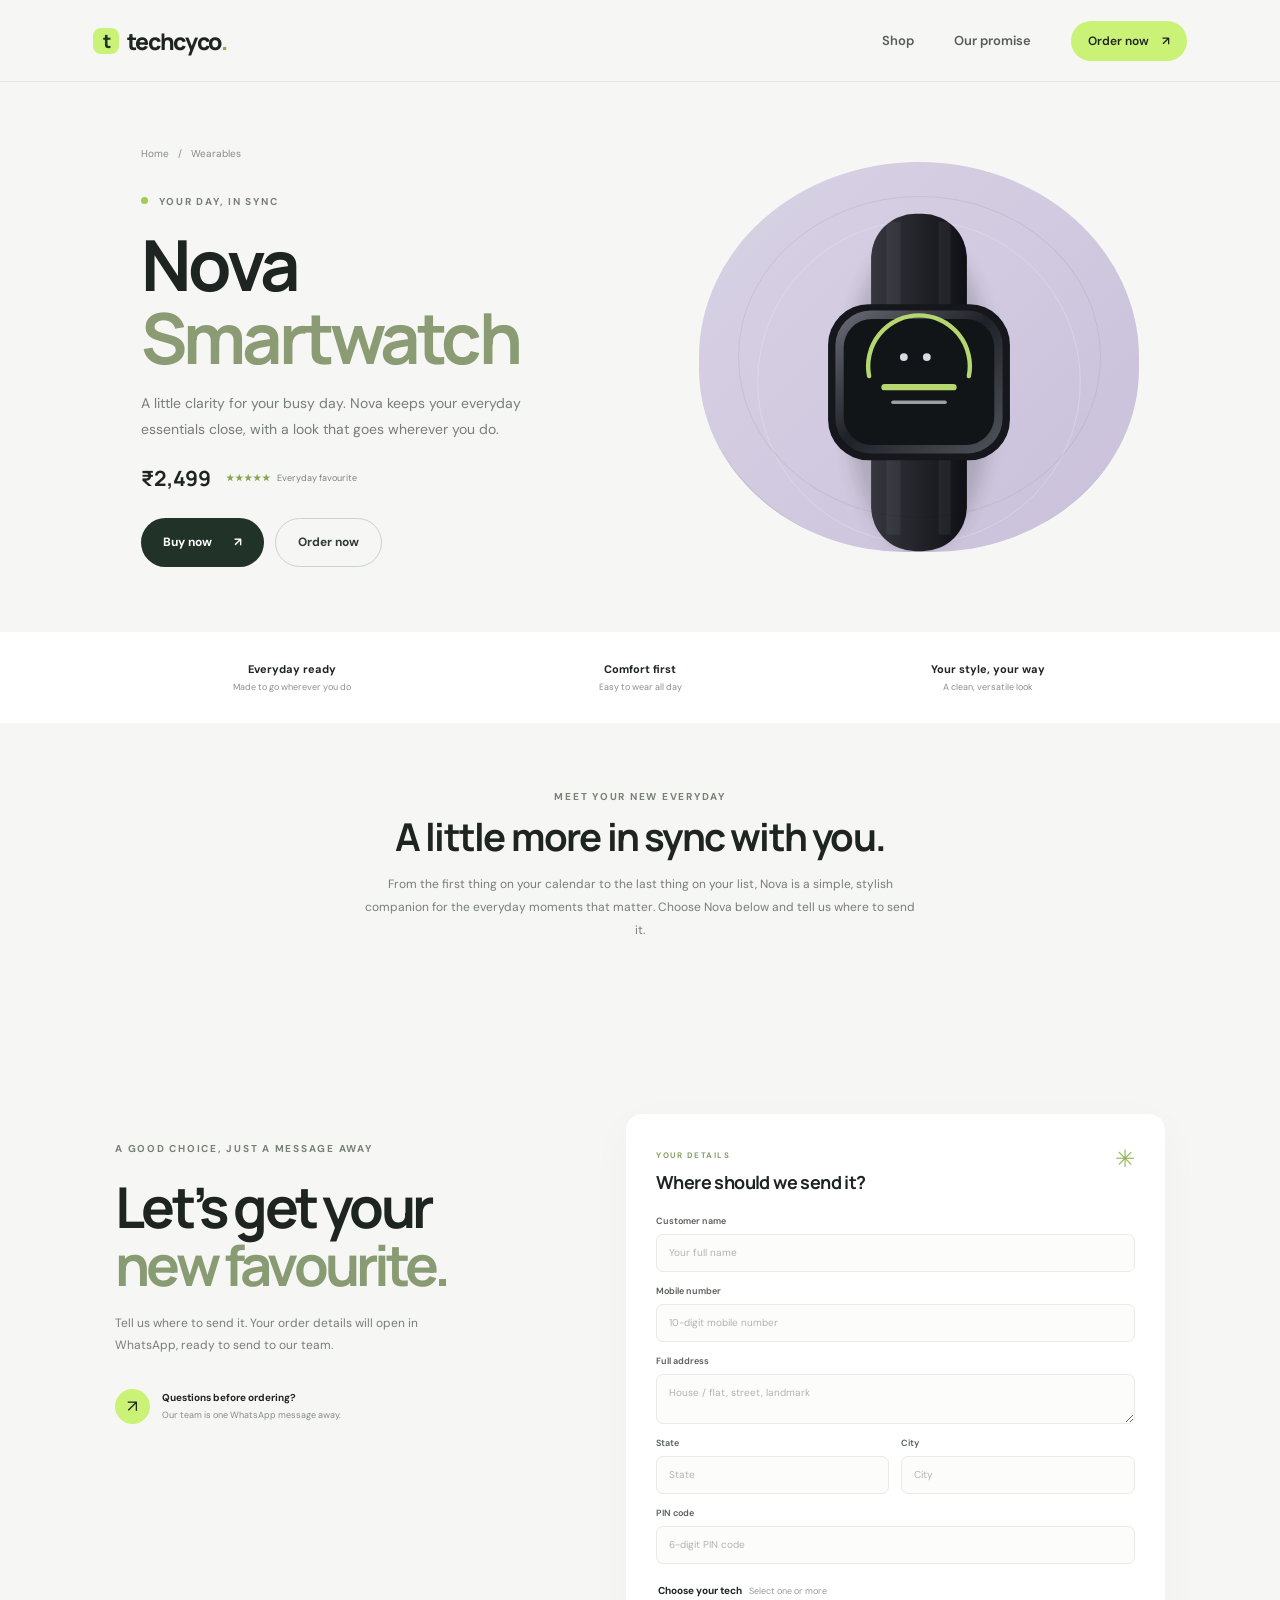
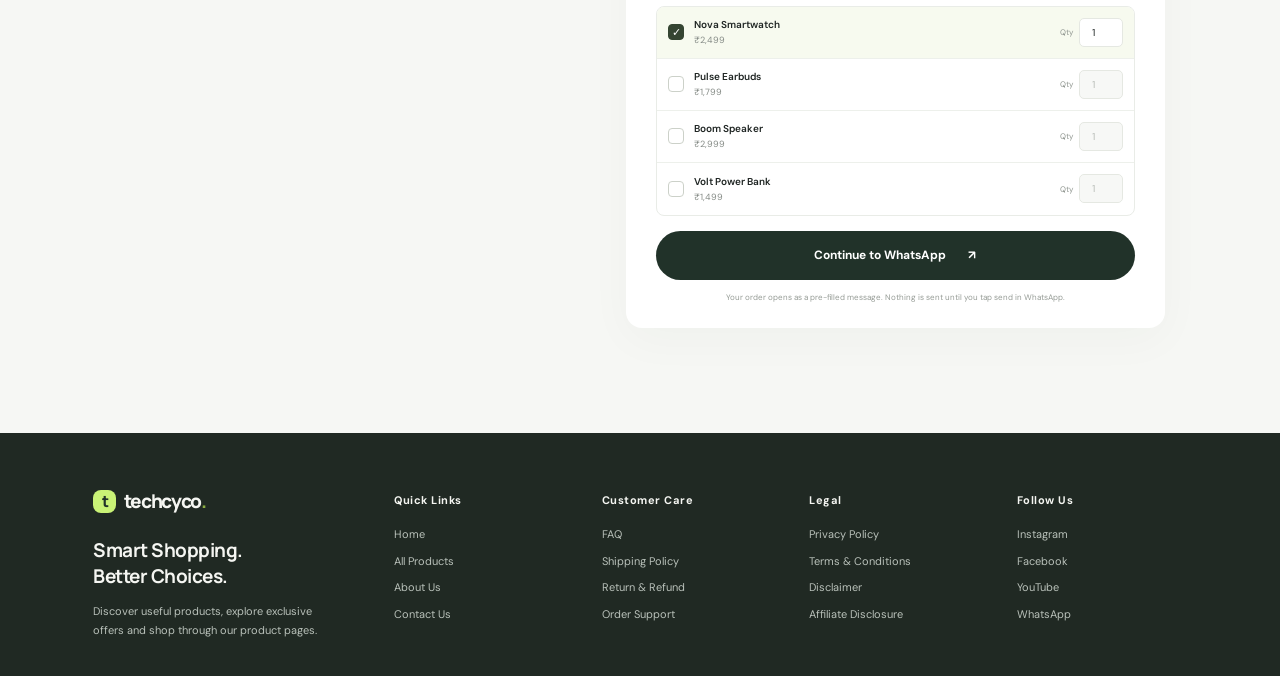
==== products/product1/index.html @ bb51aa91 "initialisation" ====
<!doctype html>
<html lang="en">
<head>
  <meta charset="utf-8"><meta name="viewport" content="width=device-width, initial-scale=1"><meta name="theme-color" content="#f6f7f4">
  <meta name="description" content="Meet the Nova Smartwatch — your day, in sync. Order from Techcyco on WhatsApp.">
  <title>Nova Smartwatch — Techcyco</title>
  <link rel="preconnect" href="https://fonts.googleapis.com"><link rel="preconnect" href="https://fonts.gstatic.com" crossorigin>
  <link href="https://fonts.googleapis.com/css2?family=DM+Sans:wght@400;500;600;700&family=Manrope:wght@400;500;600;700;800&display=swap" rel="stylesheet">
  <link rel="stylesheet" href="../../css/style.css"><link rel="stylesheet" href="style.css">
</head>
<body class="product-page" data-product="product1">
  <header class="site-header"><a class="brand" href="../../index.html" aria-label="Techcyco home"><span class="brand-mark">t</span>techcyco<span class="brand-dot">.</span></a><nav class="main-nav" aria-label="Main navigation"><a href="../../index.html#products">Shop</a><a href="../../index.html#about">Our promise</a><a class="nav-cta" href="#order">Order now <span aria-hidden="true">↗</span></a></nav></header>
  <main>
    <section class="product-hero">
      <div class="product-hero-copy"><p class="breadcrumb"><a href="../../index.html">Home</a> &nbsp; / &nbsp; Wearables</p><p class="eyebrow"><span class="eyebrow-dot"></span> YOUR DAY, IN SYNC</p><h1>Nova <span>Smartwatch</span></h1><p class="product-lede">A little clarity for your busy day. Nova keeps your everyday essentials close, with a look that goes wherever you do.</p><div class="product-meta"><strong class="product-price">₹2,499</strong><span class="product-review"><b>★★★★★</b> &nbsp; Everyday favourite</span></div><div class="product-actions"><button class="button button-dark" type="button" data-buy-product="product1">Buy now <span aria-hidden="true">↗</span></button><a class="button button-outline" href="#order">Order now</a></div></div>
      <div class="product-visual"><img src="../../images/product1.svg" alt="Nova Smartwatch in midnight black"></div>
    </section>
    <section class="product-highlights"><div class="highlight">Everyday ready<span>Made to go wherever you do</span></div><div class="highlight">Comfort first<span>Easy to wear all day</span></div><div class="highlight">Your style, your way<span>A clean, versatile look</span></div></section>
    <section class="product-details"><p class="eyebrow">MEET YOUR NEW EVERYDAY</p><h2>A little more in sync with you.</h2><p>From the first thing on your calendar to the last thing on your list, Nova is a simple, stylish companion for the everyday moments that matter. Choose Nova below and tell us where to send it.</p></section>
    <section class="order-section section-wrap" id="order"><div class="order-intro"><p class="eyebrow">A GOOD CHOICE, JUST A MESSAGE AWAY</p><h2>Let’s get your<br><span>new favourite.</span></h2><p>Tell us where to send it. Your order details will open in WhatsApp, ready to send to our team.</p><div class="order-help"><span class="help-icon">↗</span><span><strong>Questions before ordering?</strong><small>Our team is one WhatsApp message away.</small></span></div></div>
      <form class="order-form" data-order-form><div class="form-heading"><div><span class="form-step">YOUR DETAILS</span><h3>Where should we send it?</h3></div><span class="form-spark">✳</span></div>
        <div class="form-grid">
          <label class="field field-full"><span>Customer name</span><input name="customerName" type="text" autocomplete="name" placeholder="Your full name" required></label>
          <label class="field field-full"><span>Mobile number</span><input name="mobile" type="tel" inputmode="tel" autocomplete="tel" pattern="[+]?[0-9\s()-]{10,15}" placeholder="10-digit mobile number" required></label>
          <label class="field field-full"><span>Full address</span><textarea name="address" rows="2" autocomplete="street-address" placeholder="House / flat, street, landmark" required></textarea></label>
          <label class="field"><span>State</span><input name="state" type="text" autocomplete="address-level1" placeholder="State" required></label>
          <label class="field"><span>City</span><input name="city" type="text" autocomplete="address-level2" placeholder="City" required></label>
          <label class="field field-full"><span>PIN code</span><input name="pin" type="text" inputmode="numeric" autocomplete="postal-code" pattern="[0-9]{6}" maxlength="6" placeholder="6-digit PIN code" required></label>
        </div>
        <fieldset class="product-picker"><legend>Choose your tech <small>Select one or more</small></legend><div class="form-product-list">
          <label class="form-product"><input type="checkbox" name="product" value="product1"><span class="check-box" aria-hidden="true"></span><span class="form-product-name">Nova Smartwatch<small>₹2,499</small></span><span class="qty-control"><span>Qty</span><input type="number" name="qty-product1" min="1" max="99" value="1" aria-label="Quantity of Nova Smartwatch" disabled></span></label>
          <label class="form-product"><input type="checkbox" name="product" value="product2"><span class="check-box" aria-hidden="true"></span><span class="form-product-name">Pulse Earbuds<small>₹1,799</small></span><span class="qty-control"><span>Qty</span><input type="number" name="qty-product2" min="1" max="99" value="1" aria-label="Quantity of Pulse Earbuds" disabled></span></label>
          <label class="form-product"><input type="checkbox" name="product" value="product3"><span class="check-box" aria-hidden="true"></span><span class="form-product-name">Boom Speaker<small>₹2,999</small></span><span class="qty-control"><span>Qty</span><input type="number" name="qty-product3" min="1" max="99" value="1" aria-label="Quantity of Boom Speaker" disabled></span></label>
          <label class="form-product"><input type="checkbox" name="product" value="product4"><span class="check-box" aria-hidden="true"></span><span class="form-product-name">Volt Power Bank<small>₹1,499</small></span><span class="qty-control"><span>Qty</span><input type="number" name="qty-product4" min="1" max="99" value="1" aria-label="Quantity of Volt Power Bank" disabled></span></label>
        </div><p class="form-error" data-form-error role="alert" hidden></p></fieldset>
        <button class="button button-dark submit-order" type="submit">Continue to WhatsApp <span aria-hidden="true">↗</span></button><p class="form-note">Your order opens as a pre-filled message. Nothing is sent until you tap send in WhatsApp.</p>
      </form>
    </section>
  </main>
  <footer class="site-footer">
    <div class="footer-main">
      <section class="footer-about" id="about"><a class="brand" href="../../index.html" aria-label="Techcyco home"><span class="brand-mark">t</span>techcyco<span class="brand-dot">.</span></a><h2>Smart Shopping.<br>Better Choices.</h2><p>Discover useful products, explore exclusive offers and shop through our product pages.</p></section>
      <nav class="footer-column" aria-label="Quick Links"><h2>Quick Links</h2><a href="../../index.html">Home</a><a href="../../index.html#products">All Products</a><a href="../../index.html#about">About Us</a><a href="https://wa.me/918271734883" target="_blank" rel="noopener noreferrer">Contact Us</a></nav>
      <nav class="footer-column" aria-label="Customer Care"><h2>Customer Care</h2><a href="https://wa.me/918271734883?text=Hi%20Techcyco%2C%20I%20have%20a%20question%20about%20your%20FAQ." target="_blank" rel="noopener noreferrer">FAQ</a><a href="https://wa.me/918271734883?text=Hi%20Techcyco%2C%20please%20share%20your%20shipping%20policy." target="_blank" rel="noopener noreferrer">Shipping Policy</a><a href="https://wa.me/918271734883?text=Hi%20Techcyco%2C%20please%20share%20your%20return%20and%20refund%20policy." target="_blank" rel="noopener noreferrer">Return &amp; Refund</a><a href="https://wa.me/918271734883?text=Hi%20Techcyco%2C%20I%20need%20help%20with%20an%20order." target="_blank" rel="noopener noreferrer">Order Support</a></nav>
      <nav class="footer-column" aria-label="Legal"><h2>Legal</h2><a href="https://wa.me/918271734883?text=Hi%20Techcyco%2C%20please%20share%20your%20privacy%20policy." target="_blank" rel="noopener noreferrer">Privacy Policy</a><a href="https://wa.me/918271734883?text=Hi%20Techcyco%2C%20please%20share%20your%20terms%20and%20conditions." target="_blank" rel="noopener noreferrer">Terms &amp; Conditions</a><a href="https://wa.me/918271734883?text=Hi%20Techcyco%2C%20please%20share%20your%20disclaimer." target="_blank" rel="noopener noreferrer">Disclaimer</a><a href="https://wa.me/918271734883?text=Hi%20Techcyco%2C%20please%20share%20your%20affiliate%20disclosure." target="_blank" rel="noopener noreferrer">Affiliate Disclosure</a></nav>
      <nav class="footer-column" aria-label="Follow Us"><h2>Follow Us</h2><a href="https://www.instagram.com/" target="_blank" rel="noopener noreferrer">Instagram</a><a href="https://www.facebook.com/" target="_blank" rel="noopener noreferrer">Facebook</a><a href="https://www.youtube.com/" target="_blank" rel="noopener noreferrer">YouTube</a><a href="https://wa.me/918271734883" target="_blank" rel="noopener noreferrer">WhatsApp</a></nav>
    </div>
  </footer>
  <script src="script.js"></script><script src="../../js/script.js"></script>
</body>
</html>
---- css/style.css ----
:root{--ink:#1e2422;--muted:#777d79;--paper:#f6f7f4;--white:#fff;--line:#e4e7e2;--green:#c9f276;--deep-green:#213229;--font-body:"DM Sans",sans-serif;--font-display:"Manrope",sans-serif}
*{box-sizing:border-box}
html{scroll-behavior:smooth;scroll-padding-top:88px}
body{margin:0;background:var(--paper);color:var(--ink);font-family:var(--font-body);font-size:15px;-webkit-font-smoothing:antialiased}
a{color:inherit;text-decoration:none}
button,input,textarea{font:inherit}
.site-header{height:82px;padding:0 7.3%;display:flex;align-items:center;justify-content:space-between;border-bottom:1px solid rgba(30,36,34,.08);background:var(--paper);position:relative;z-index:5}
.brand{font-family:var(--font-display);font-size:23px;font-weight:800;letter-spacing:-1.3px;display:inline-flex;align-items:center}
.brand-mark{width:26px;height:26px;border-radius:8px;background:var(--green);display:inline-flex;align-items:center;justify-content:center;margin-right:8px;font-size:19px;color:var(--deep-green);letter-spacing:-1px}
.brand-dot{color:#8bad43}
.main-nav{display:flex;align-items:center;gap:40px;font-size:13px;font-weight:600}
.main-nav>a:not(.nav-cta){color:#565d59;transition:color .2s}
.main-nav>a:hover{color:#111}
.nav-cta{padding:12px 17px;border-radius:999px;background:var(--green);font-size:12px}
.nav-cta span{margin-left:10px}
.hero{min-height:580px;padding:62px 9% 62px 12.2%;display:grid;grid-template-columns:1fr .93fr;align-items:center;gap:5%;position:relative;overflow:hidden}
.hero-copy{max-width:510px;position:relative;z-index:1}
.eyebrow{font-size:10px;font-weight:700;letter-spacing:1.75px;color:#798078;margin:0 0 20px}
.eyebrow-dot{display:inline-block;width:7px;height:7px;background:#a4ca54;border-radius:50%;margin:0 7px 1px 0}
h1,h2,h3,p{margin-top:0}
.hero h1,.section-heading h2,.promise-section h2,.order-intro h2,.product-hero-copy h1{font-family:var(--font-display);letter-spacing:-3.8px;line-height:1.03;font-weight:700}
.hero h1{font-size:clamp(54px,6.1vw,82px);margin:0 0 23px}
.hero h1 span,.section-heading h2 span,.promise-section h2 span,.order-intro h2 span{color:#889b73}
.hero-description{max-width:390px;color:#777d79;line-height:1.8;font-size:14px}
.hero-actions{display:flex;align-items:center;gap:21px;margin-top:27px}
.button{height:49px;display:inline-flex;align-items:center;justify-content:center;gap:22px;border:0;border-radius:999px;padding:0 22px;font-size:12px;font-weight:700;cursor:pointer;transition:transform .2s,background .2s}
.button:hover{transform:translateY(-2px)}
.button-dark{background:var(--deep-green);color:white}
.button-dark:hover{background:#324b3a}
.hero-note{font-size:10px;color:#858b86}
.hero-proof{display:flex;align-items:center;gap:10px;margin-top:39px;font-size:10px;color:#777d79}
.proof-stars{font-size:11px;letter-spacing:2px;color:#86a845}
.hero-art{width:100%;margin:0;display:grid;gap:14px}
.hero-art img{display:block;width:100%;height:330px;object-fit:cover;border-radius:16px}
.hero-product-tag{display:flex;align-items:center;justify-content:space-between;gap:12px;padding:0 4px}
.hero-product-tag strong,.hero-product-tag small{display:block}
.hero-product-tag strong{font-size:13px}.hero-product-tag small{font-size:10px;color:var(--muted);margin-top:4px}
.hero-product-tag>a{margin-left:auto;font-size:18px}
.hero-index{position:absolute;right:3.3%;top:50%;transform:translateY(-50%);display:flex;align-items:center;gap:10px;writing-mode:vertical-rl;font-size:9px;color:#899087}
.hero-index>span:first-child{color:#303b32;font-weight:700}
.index-line{width:1px;height:43px;background:#cbd0c8}
.trust-strip{min-height:77px;border-top:1px solid var(--line);border-bottom:1px solid var(--line);display:flex;align-items:center;justify-content:center;gap:clamp(30px,8vw,130px);color:#747b74;font-size:11px}
.trust-strip span{display:flex;align-items:center;gap:9px}
.trust-strip i{font-style:normal;color:#89a54f;font-size:16px}
.section-wrap{padding-left:9%;padding-right:9%}
.products-section{padding-top:110px;padding-bottom:110px}
.section-heading{display:flex;align-items:flex-end;justify-content:space-between;margin-bottom:37px}
.section-heading .eyebrow{margin-bottom:13px}
.section-heading h2,.order-intro h2{font-size:clamp(38px,4.2vw,55px);margin:0}
.section-heading>p{max-width:260px;color:#7c827d;font-size:12px;line-height:1.8;margin:0 4% 5px 20px}
.product-grid{display:grid;grid-template-columns:repeat(4,minmax(0,1fr));gap:17px}
.product-card{padding:10px 10px 15px;border-radius:14px;background:#fff;min-width:0;transition:transform .25s,box-shadow .25s}
.product-card:hover{transform:translateY(-5px);box-shadow:0 18px 40px #202c2410}
.card-image{height:245px;border-radius:9px;display:grid;place-items:center;position:relative;overflow:hidden}
.card-lilac .card-image{background:#e7e3ef}.card-peach .card-image{background:#f2e5d9}.card-mint .card-image{background:#e1ebe4}.card-blue .card-image{background:#e1e9ed}
.card-image img{width:100%;height:100%;object-fit:cover;mix-blend-mode:multiply;transition:transform .4s}
.product-card:hover .card-image img{transform:scale(1.04)}
.card-number{position:absolute;top:13px;left:13px;z-index:1;font-size:8px;letter-spacing:1.2px;font-weight:700;color:#69736c}
.card-content{display:flex;justify-content:space-between;align-items:flex-start;gap:8px;padding:17px 5px 13px}
.card-content h3{font-family:var(--font-display);font-size:13px;letter-spacing:-.3px;margin:0 0 6px}
.card-content p{font-size:10px;color:#858b86;margin:0}
.price{font-size:11px;white-space:nowrap;margin-top:2px}
.card-bottom{margin:0 5px;padding-top:12px;border-top:1px solid #eef0ec;display:flex;align-items:center;justify-content:space-between}
.card-rating{font-size:9px;letter-spacing:1px;color:#899f5d}.card-rating small{letter-spacing:0;color:#969c96;margin-left:4px;font-size:8px}
.card-link{width:30px;height:30px;background:#f1f3ed;border-radius:50%;display:grid;place-items:center;font-size:15px;transition:background .2s}
.card-link:hover{background:var(--green)}
.promise-section{padding:82px 20px 85px;text-align:center;background:#e9ede4}
.promise-mark{width:42px;height:42px;margin:0 auto 20px;border-radius:13px;background:var(--green);display:grid;place-items:center;font-family:var(--font-display);font-size:28px;font-weight:800;color:#354332}
.promise-mark span{color:#82974d}
.promise-section .eyebrow{margin-bottom:16px}
.promise-section h2{font-size:clamp(42px,5vw,62px);margin:0}
.promise-copy{max-width:430px;margin:19px auto 23px;color:#747b74;font-size:12px;line-height:1.8}
.promise-points{display:flex;justify-content:center;gap:26px;font-size:10px;font-weight:600;color:#52634c}
.promise-points span:before{content:"✳";font-size:11px;color:#88a34d;margin-right:7px}
.order-section{padding-top:105px;padding-bottom:105px;display:grid;grid-template-columns:.75fr 1.05fr;gap:12%;align-items:start}
.order-intro{padding-top:26px}
.order-intro .eyebrow{max-width:300px;line-height:1.8}
.order-intro h2{font-size:clamp(43px,4.4vw,58px)}
.order-intro>p:not(.eyebrow){max-width:330px;font-size:12px;line-height:1.85;color:#777d79;margin-top:18px}
.order-help{display:flex;align-items:center;gap:12px;margin-top:33px}
.help-icon{width:35px;height:35px;border-radius:50%;display:grid;place-items:center;background:var(--green);font-size:17px}
.order-help strong,.order-help small{display:block}
.order-help strong{font-size:10px}.order-help small{font-size:9px;color:#858b86;margin-top:5px}
.order-form{background:#fff;border-radius:16px;padding:29px 30px 25px;box-shadow:0 12px 45px #25312608}
.form-heading{display:flex;align-items:flex-start;justify-content:space-between;margin-bottom:21px}
.form-step{font-size:8px;letter-spacing:1.5px;font-weight:700;color:#8a9d67}
.form-heading h3{font-family:var(--font-display);font-size:18px;letter-spacing:-.6px;margin:7px 0 0}
.form-spark{font-size:24px;color:#96b65c}
.form-grid{display:grid;grid-template-columns:1fr 1fr;gap:13px 12px}
.field{display:flex;flex-direction:column;gap:7px;font-size:9px;font-weight:600;color:#585f5a}
.field-full{grid-column:1/-1}
.field input,.field textarea{width:100%;border:1px solid #e8ebe6;border-radius:7px;padding:11px 12px;background:#fcfcfb;color:var(--ink);outline:none;font-size:10px;font-weight:400;resize:vertical;min-height:38px;transition:border-color .2s,box-shadow .2s}
.field input:focus,.field textarea:focus{border-color:#9bbd5e;box-shadow:0 0 0 3px #c9f27633}
.field input::placeholder,.field textarea::placeholder{color:#b0b5b0}
.product-picker{border:0;padding:0;margin:20px 0 0}
.product-picker legend{width:100%;font-size:10px;font-weight:700;margin-bottom:9px}
.product-picker legend small{font-size:9px;font-weight:400;color:#969c96;margin-left:5px}
.form-product-list{border:1px solid #e9ece7;border-radius:8px;overflow:hidden}
.form-product{display:flex;align-items:center;gap:10px;min-height:52px;padding:8px 11px;border-bottom:1px solid #edf0eb;cursor:pointer;transition:background .2s}
.form-product:last-child{border-bottom:0}
.form-product:has(input:checked){background:#f7faef}
.form-product>input{position:absolute;opacity:0;width:1px;height:1px}
.check-box{width:16px;height:16px;border:1px solid #ccd1c9;border-radius:4px;display:grid;place-items:center;flex:0 0 auto}
.form-product>input:checked+.check-box{border-color:#354532;background:#354532}
.form-product>input:checked+.check-box:after{content:"✓";font-size:11px;color:#fff;line-height:1}
.form-product>input:focus-visible+.check-box{outline:2px solid #9bbd5e;outline-offset:2px}
.form-product-name{font-size:10px;font-weight:600;flex:1}
.form-product-name small{display:block;font-size:9px;font-weight:400;color:#858b86;margin-top:3px}
.qty-control{display:flex;align-items:center;gap:6px;color:#929892;font-size:8px}
.qty-control input{width:44px;height:29px;border:1px solid #e5e8e2;border-radius:5px;background:#fff;text-align:center;font-size:10px;color:var(--ink)}
.qty-control input:disabled{background:#f7f8f6;color:#b8bdb8}
.form-error{font-size:10px;color:#b33d35;margin:9px 0 0}
.submit-order{width:100%;margin-top:15px}
.form-note{text-align:center;color:#959b95;font-size:8px;line-height:1.6;margin:11px 0 0}
.site-footer{min-height:88px;padding:20px 7.3%;border-top:1px solid var(--line);display:flex;align-items:center;justify-content:space-between;gap:15px}
.site-footer .brand{font-size:19px}.site-footer .brand-mark{width:23px;height:23px;font-size:16px}
.site-footer>span,.site-footer>a:last-child{font-size:10px;color:#808780}
.site-footer>a:last-child{font-weight:600}
.site-footer{min-height:0;padding:55px 7.3% 35px;display:block;background:#202923;color:#f5f6f2;border:0}
.footer-main{display:grid;grid-template-columns:1.55fr repeat(4,minmax(110px,1fr));gap:38px;max-width:1280px;margin:0 auto}
.footer-about .brand{color:#f5f6f2;margin-bottom:24px}
.footer-about h2{font:700 19px/1.35 var(--font-display);letter-spacing:-.5px;margin:0 0 12px}
.footer-about>p,.footer-column>a{font-size:11px;line-height:1.8}
.footer-about>p{max-width:245px;color:#b9c1ba;margin:0}
.footer-column{display:flex;flex-direction:column;align-items:flex-start;gap:7px}
.footer-column h2{font:700 11px/1.4 var(--font-body);letter-spacing:.5px;color:#f5f6f2;margin:5px 0 9px}
.footer-column>a{color:#b9c1ba;transition:color .2s}
.footer-column>a:hover{color:var(--green)}
.product-page{--accent:#e6e2ef}
.product-hero{min-height:550px;padding:60px 11%;display:grid;grid-template-columns:1fr .9fr;gap:7%;align-items:center}
.product-hero-copy{max-width:500px}
.breadcrumb{font-size:10px;color:#868d86;margin-bottom:35px}
.breadcrumb a:hover{color:#354532}
.product-hero-copy h1{font-size:clamp(48px,5.5vw,72px);margin:0 0 18px}
.product-hero-copy h1 span{display:block;color:#8b9b74}
.product-lede{font-size:14px;line-height:1.8;color:#777d79;max-width:400px}
.product-meta{display:flex;align-items:center;gap:15px;margin-top:22px}
.product-price{font-family:var(--font-display);font-size:21px;font-weight:700}
.product-review{font-size:9px;color:#7c827d}.product-review b{letter-spacing:1px;color:#8aa551}
.product-actions{display:flex;gap:11px;margin-top:26px}
.button-outline{background:transparent;border:1px solid #ccd2c9;color:#303b32}
.product-visual{height:390px;border-radius:50% 50% 47% 47%;background:var(--accent);overflow:hidden;position:relative;display:grid;place-items:center}
.product-visual:before,.product-visual:after{content:"";position:absolute;border:1px solid #29382b14;border-radius:50%;width:82%;height:82%}
.product-visual:after{width:102%;height:102%}
.product-visual img{width:100%;height:100%;object-fit:cover;mix-blend-mode:multiply;position:relative;z-index:1}
.product-highlights{padding:30px 10%;background:#fff;display:grid;grid-template-columns:repeat(3,1fr);gap:20px;text-align:center}
.highlight{font-size:11px;font-weight:700}.highlight span{display:block;margin-top:5px;font-size:9px;font-weight:400;color:#8a908a}
.product-details{padding:67px 10%;text-align:center}
.product-details .eyebrow{margin-bottom:12px}
.product-details h2{font:700 clamp(28px,3vw,39px)/1.15 var(--font-display);letter-spacing:-1.8px;margin:0 auto 14px;max-width:520px}
.product-details>p:last-child{max-width:560px;margin:0 auto;color:#777d79;font-size:12px;line-height:1.9}
@media(max-width:980px){.hero{padding-left:8%;padding-right:8%;gap:2%}.hero-art img{height:300px}.section-wrap{padding-left:6%;padding-right:6%}.card-image{height:210px}.order-section{gap:7%}.product-hero{padding-left:8%;padding-right:8%}.footer-main{grid-template-columns:1.5fr repeat(2,minmax(130px,1fr));gap:30px}.footer-about{grid-row:span 2}}
@media(max-width:700px){html{scroll-padding-top:72px}.site-header{height:68px;padding:0 5%}.brand{font-size:21px}.main-nav{gap:18px;font-size:11px}.main-nav>a:first-child,.main-nav>a:nth-child(2){display:none}.nav-cta{padding:11px 14px}.hero{padding:50px 7% 42px;grid-template-columns:1fr;gap:5px;min-height:auto}.hero-copy{max-width:600px}.hero h1{font-size:clamp(51px,12vw,70px)}.hero-description{max-width:440px;font-size:13px}.hero-proof{margin-top:24px}.hero-art{margin-top:5px}.hero-art img{height:auto;max-height:370px}.hero-index{right:2%;top:52%;font-size:8px}.trust-strip{padding:18px 6%;gap:12px;justify-content:space-between;flex-wrap:wrap;font-size:9px}.trust-strip span{gap:6px}.trust-strip span:last-child{display:none}.products-section{padding-top:73px;padding-bottom:72px}.section-heading{align-items:flex-start;gap:12px;flex-direction:column;margin-bottom:25px}.section-heading h2,.order-intro h2{font-size:43px}.section-heading>p{margin:0;max-width:310px}.product-grid{grid-template-columns:repeat(2,minmax(0,1fr));gap:11px}.product-card{padding:7px 7px 11px}.card-image{height:clamp(145px,43vw,235px)}.card-content{padding:12px 3px 10px}.card-content h3{font-size:11px}.card-content p{font-size:9px}.price{font-size:10px}.card-bottom{margin:0 3px;padding-top:9px}.card-rating{font-size:8px}.card-rating small{display:block;margin:4px 0 0;font-size:8px}.card-link{width:27px;height:27px}.promise-section{padding:66px 20px}.promise-section h2{font-size:50px}.promise-copy{font-size:11px}.promise-points{gap:13px;flex-wrap:wrap;font-size:9px}.order-section{padding-top:74px;padding-bottom:72px;grid-template-columns:1fr;gap:30px}.order-intro{padding-top:0}.order-intro>p:not(.eyebrow){max-width:420px}.order-help{margin-top:22px}.order-form{padding:22px 18px 20px}.form-grid{gap:12px 9px}.site-footer{padding:40px 6% 28px}.footer-main{grid-template-columns:repeat(2,minmax(0,1fr));gap:28px 20px}.footer-about{grid-column:1/-1;grid-row:auto}.footer-about>p{max-width:340px}.footer-column h2{margin-bottom:7px}.footer-column>a{font-size:10px}.product-hero{padding:36px 7% 45px;grid-template-columns:1fr;gap:20px}.breadcrumb{margin-bottom:23px}.product-hero-copy h1{font-size:54px}.product-visual{height:min(88vw,370px);max-width:460px;width:100%;margin:0 auto}.product-highlights{padding:23px 5%;gap:12px}.highlight{font-size:10px}.highlight span{font-size:8px}.product-details{padding:51px 7%}}
@media(max-width:390px){.main-nav{gap:10px}.nav-cta{font-size:10px}.hero-actions{gap:12px}.hero-note{font-size:9px}.form-product{gap:7px;padding:8px}.form-product-name{font-size:9px}.qty-control{gap:4px}.qty-control input{width:38px}.product-actions{gap:8px}.product-actions .button{padding:0 16px;gap:12px}}
@media(prefers-reduced-motion:reduce){*,*::before,*::after{scroll-behavior:auto!important;transition:none!important}}
---- products/product1/style.css ----
.product-page{--accent:#e7e3ef}
.product-visual{background:#e7e3ef}
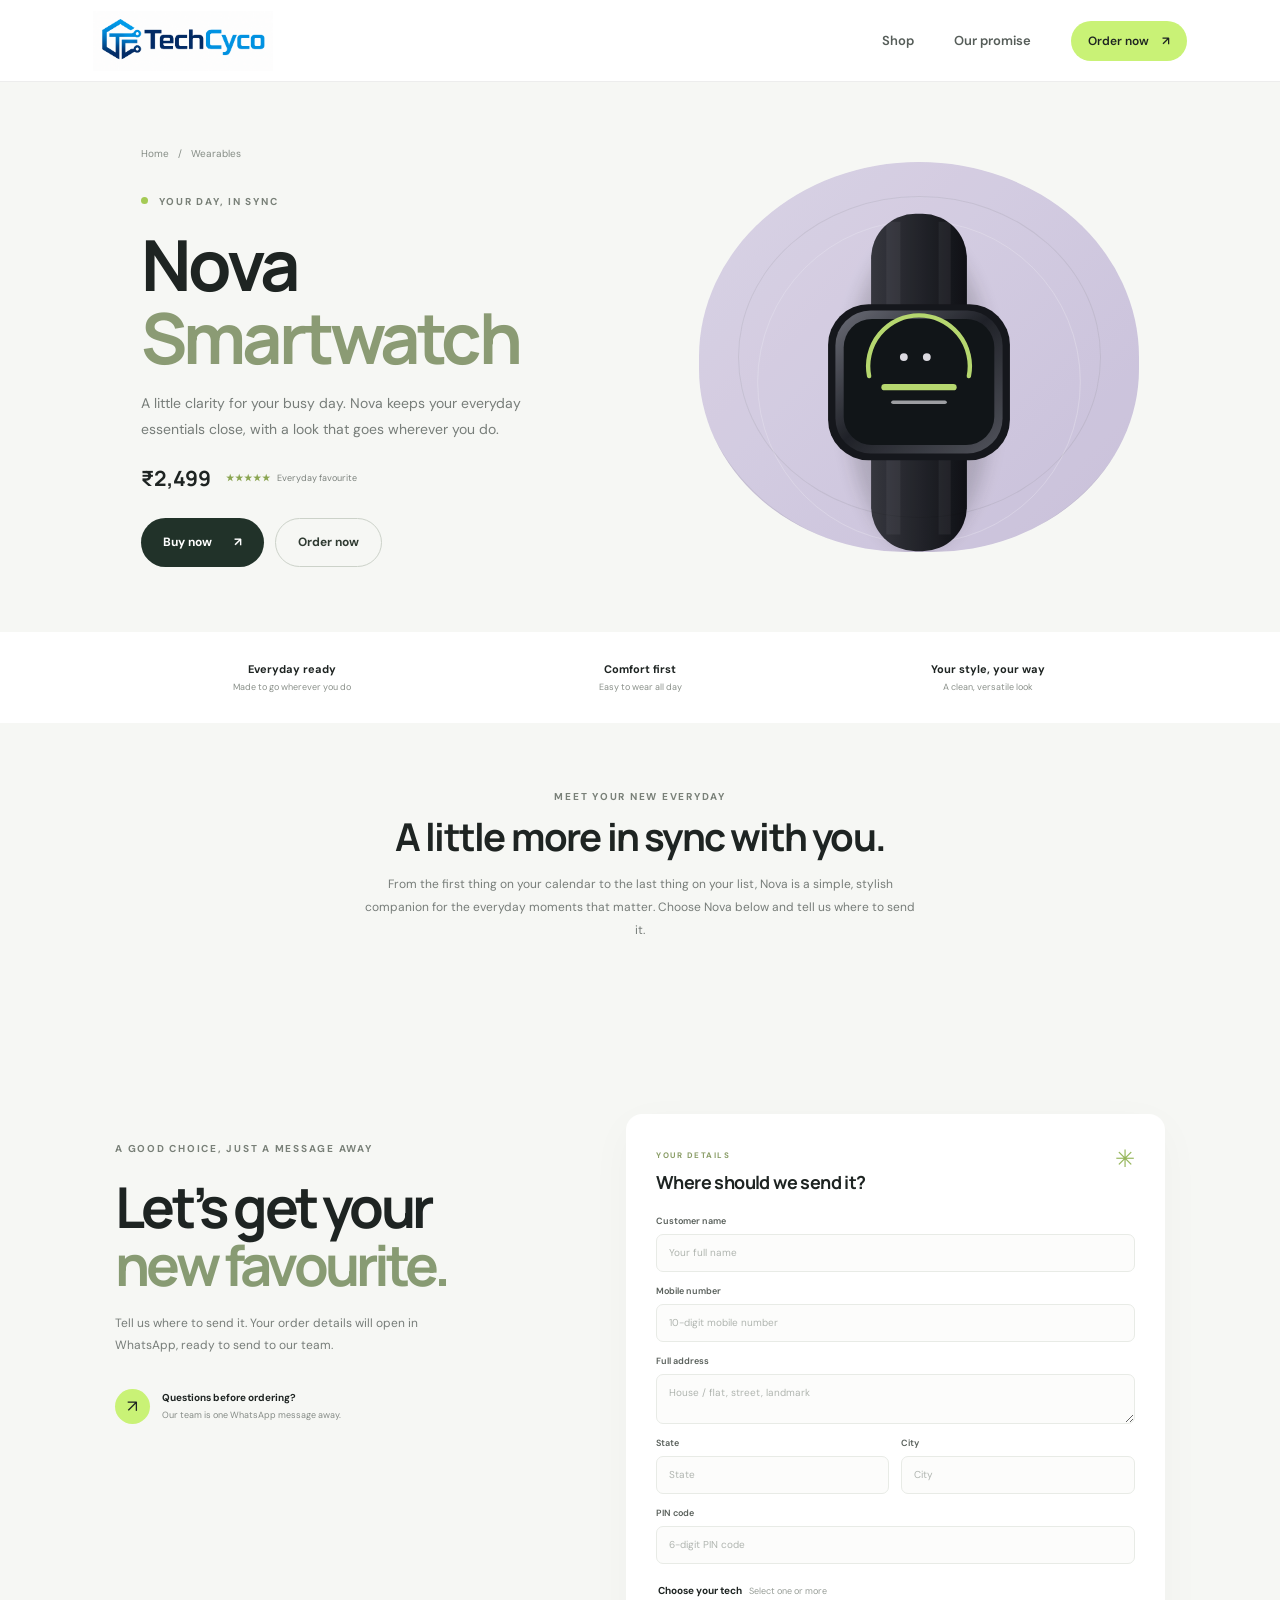
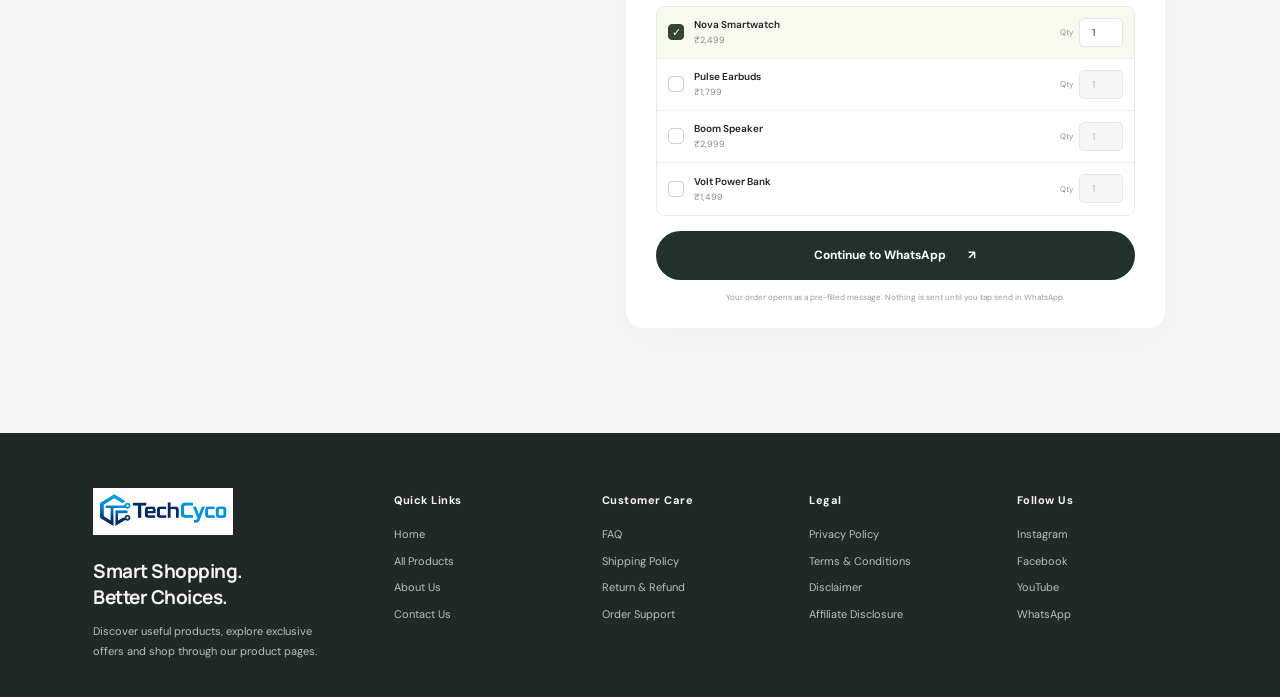
==== commit 066d35eb: "uploate affiliated ecommare images" ====
--- a/products/product1/index.html
+++ b/products/product1/index.html
@@ -4,12 +4,13 @@
   <meta charset="utf-8"><meta name="viewport" content="width=device-width, initial-scale=1"><meta name="theme-color" content="#f6f7f4">
   <meta name="description" content="Meet the Nova Smartwatch — your day, in sync. Order from Techcyco on WhatsApp.">
   <title>Nova Smartwatch — Techcyco</title>
+  <link rel="icon" type="image/jpeg" href="../../images/techcyco-favicon.jpeg">
   <link rel="preconnect" href="https://fonts.googleapis.com"><link rel="preconnect" href="https://fonts.gstatic.com" crossorigin>
   <link href="https://fonts.googleapis.com/css2?family=DM+Sans:wght@400;500;600;700&family=Manrope:wght@400;500;600;700;800&display=swap" rel="stylesheet">
   <link rel="stylesheet" href="../../css/style.css"><link rel="stylesheet" href="style.css">
 </head>
 <body class="product-page" data-product="product1">
-  <header class="site-header"><a class="brand" href="../../index.html" aria-label="Techcyco home"><span class="brand-mark">t</span>techcyco<span class="brand-dot">.</span></a><nav class="main-nav" aria-label="Main navigation"><a href="../../index.html#products">Shop</a><a href="../../index.html#about">Our promise</a><a class="nav-cta" href="#order">Order now <span aria-hidden="true">↗</span></a></nav></header>
+  <header class="site-header"><a class="brand" href="../../index.html" aria-label="Techcyco home"><img src="../../images/techcyco-logo.png" alt="TechCyco"></a><nav class="main-nav" aria-label="Main navigation"><a href="../../index.html#products">Shop</a><a href="../../index.html#about">Our promise</a><a class="nav-cta" href="#order">Order now <span aria-hidden="true">↗</span></a></nav></header>
   <main>
     <section class="product-hero">
       <div class="product-hero-copy"><p class="breadcrumb"><a href="../../index.html">Home</a> &nbsp; / &nbsp; Wearables</p><p class="eyebrow"><span class="eyebrow-dot"></span> YOUR DAY, IN SYNC</p><h1>Nova <span>Smartwatch</span></h1><p class="product-lede">A little clarity for your busy day. Nova keeps your everyday essentials close, with a look that goes wherever you do.</p><div class="product-meta"><strong class="product-price">₹2,499</strong><span class="product-review"><b>★★★★★</b> &nbsp; Everyday favourite</span></div><div class="product-actions"><button class="button button-dark" type="button" data-buy-product="product1">Buy now <span aria-hidden="true">↗</span></button><a class="button button-outline" href="#order">Order now</a></div></div>
@@ -39,7 +40,7 @@
   </main>
   <footer class="site-footer">
     <div class="footer-main">
-      <section class="footer-about" id="about"><a class="brand" href="../../index.html" aria-label="Techcyco home"><span class="brand-mark">t</span>techcyco<span class="brand-dot">.</span></a><h2>Smart Shopping.<br>Better Choices.</h2><p>Discover useful products, explore exclusive offers and shop through our product pages.</p></section>
+      <section class="footer-about" id="about"><a class="brand" href="../../index.html" aria-label="Techcyco home"><img src="../../images/techcyco-logo.png" alt="TechCyco"></a><h2>Smart Shopping.<br>Better Choices.</h2><p>Discover useful products, explore exclusive offers and shop through our product pages.</p></section>
       <nav class="footer-column" aria-label="Quick Links"><h2>Quick Links</h2><a href="../../index.html">Home</a><a href="../../index.html#products">All Products</a><a href="../../index.html#about">About Us</a><a href="https://wa.me/918271734883" target="_blank" rel="noopener noreferrer">Contact Us</a></nav>
       <nav class="footer-column" aria-label="Customer Care"><h2>Customer Care</h2><a href="https://wa.me/918271734883?text=Hi%20Techcyco%2C%20I%20have%20a%20question%20about%20your%20FAQ." target="_blank" rel="noopener noreferrer">FAQ</a><a href="https://wa.me/918271734883?text=Hi%20Techcyco%2C%20please%20share%20your%20shipping%20policy." target="_blank" rel="noopener noreferrer">Shipping Policy</a><a href="https://wa.me/918271734883?text=Hi%20Techcyco%2C%20please%20share%20your%20return%20and%20refund%20policy." target="_blank" rel="noopener noreferrer">Return &amp; Refund</a><a href="https://wa.me/918271734883?text=Hi%20Techcyco%2C%20I%20need%20help%20with%20an%20order." target="_blank" rel="noopener noreferrer">Order Support</a></nav>
       <nav class="footer-column" aria-label="Legal"><h2>Legal</h2><a href="https://wa.me/918271734883?text=Hi%20Techcyco%2C%20please%20share%20your%20privacy%20policy." target="_blank" rel="noopener noreferrer">Privacy Policy</a><a href="https://wa.me/918271734883?text=Hi%20Techcyco%2C%20please%20share%20your%20terms%20and%20conditions." target="_blank" rel="noopener noreferrer">Terms &amp; Conditions</a><a href="https://wa.me/918271734883?text=Hi%20Techcyco%2C%20please%20share%20your%20disclaimer." target="_blank" rel="noopener noreferrer">Disclaimer</a><a href="https://wa.me/918271734883?text=Hi%20Techcyco%2C%20please%20share%20your%20affiliate%20disclosure." target="_blank" rel="noopener noreferrer">Affiliate Disclosure</a></nav>
--- a/css/style.css
+++ b/css/style.css
@@ -4,7 +4,8 @@
 body{margin:0;background:var(--paper);color:var(--ink);font-family:var(--font-body);font-size:15px;-webkit-font-smoothing:antialiased}
 a{color:inherit;text-decoration:none}
 button,input,textarea{font:inherit}
-.site-header{height:82px;padding:0 7.3%;display:flex;align-items:center;justify-content:space-between;border-bottom:1px solid rgba(30,36,34,.08);background:var(--paper);position:relative;z-index:5}
+.site-header{height:82px;padding:0 7.3%;display:flex;align-items:center;justify-content:space-between;border-bottom:1px solid rgba(30,36,34,.08);background:#fff;position:relative;z-index:5}
+.site-header .brand img{display:block;width:180px;height:auto}
 .brand{font-family:var(--font-display);font-size:23px;font-weight:800;letter-spacing:-1.3px;display:inline-flex;align-items:center}
 .brand-mark{width:26px;height:26px;border-radius:8px;background:var(--green);display:inline-flex;align-items:center;justify-content:center;margin-right:8px;font-size:19px;color:var(--deep-green);letter-spacing:-1px}
 .brand-dot{color:#8bad43}
@@ -112,6 +113,13 @@
 .form-error{font-size:10px;color:#b33d35;margin:9px 0 0}
 .submit-order{width:100%;margin-top:15px}
 .form-note{text-align:center;color:#959b95;font-size:8px;line-height:1.6;margin:11px 0 0}
+.affiliate-strip{padding:23px 0 18px;background:#fff;border-top:1px solid var(--line);overflow:hidden}
+.affiliate-strip>p{text-align:center;font-size:11px;font-weight:600;color:#777d79;margin:0 0 10px}
+.affiliate-marquee{width:100%;height:58px;overflow:hidden}
+.affiliate-track{display:flex;width:200%;height:100%;animation:affiliate-scroll 28s linear infinite}
+.affiliate-logo-group{display:flex;flex:0 0 50%;align-items:center;justify-content:space-around;gap:clamp(10px,4vw,52px);padding:0 26px;white-space:nowrap}
+.affiliate-logo-group img{display:block;flex:0 1 120px;width:120px;min-width:0;height:42px;object-fit:contain}
+@keyframes affiliate-scroll{to{transform:translateX(-50%)}}
 .site-footer{min-height:88px;padding:20px 7.3%;border-top:1px solid var(--line);display:flex;align-items:center;justify-content:space-between;gap:15px}
 .site-footer .brand{font-size:19px}.site-footer .brand-mark{width:23px;height:23px;font-size:16px}
 .site-footer>span,.site-footer>a:last-child{font-size:10px;color:#808780}
@@ -119,6 +127,7 @@
 .site-footer{min-height:0;padding:55px 7.3% 35px;display:block;background:#202923;color:#f5f6f2;border:0}
 .footer-main{display:grid;grid-template-columns:1.55fr repeat(4,minmax(110px,1fr));gap:38px;max-width:1280px;margin:0 auto}
 .footer-about .brand{color:#f5f6f2;margin-bottom:24px}
+.footer-about .brand img{display:block;width:140px;height:auto}
 .footer-about h2{font:700 19px/1.35 var(--font-display);letter-spacing:-.5px;margin:0 0 12px}
 .footer-about>p,.footer-column>a{font-size:11px;line-height:1.8}
 .footer-about>p{max-width:245px;color:#b9c1ba;margin:0}
@@ -150,6 +159,6 @@
 .product-details h2{font:700 clamp(28px,3vw,39px)/1.15 var(--font-display);letter-spacing:-1.8px;margin:0 auto 14px;max-width:520px}
 .product-details>p:last-child{max-width:560px;margin:0 auto;color:#777d79;font-size:12px;line-height:1.9}
 @media(max-width:980px){.hero{padding-left:8%;padding-right:8%;gap:2%}.hero-art img{height:300px}.section-wrap{padding-left:6%;padding-right:6%}.card-image{height:210px}.order-section{gap:7%}.product-hero{padding-left:8%;padding-right:8%}.footer-main{grid-template-columns:1.5fr repeat(2,minmax(130px,1fr));gap:30px}.footer-about{grid-row:span 2}}
-@media(max-width:700px){html{scroll-padding-top:72px}.site-header{height:68px;padding:0 5%}.brand{font-size:21px}.main-nav{gap:18px;font-size:11px}.main-nav>a:first-child,.main-nav>a:nth-child(2){display:none}.nav-cta{padding:11px 14px}.hero{padding:50px 7% 42px;grid-template-columns:1fr;gap:5px;min-height:auto}.hero-copy{max-width:600px}.hero h1{font-size:clamp(51px,12vw,70px)}.hero-description{max-width:440px;font-size:13px}.hero-proof{margin-top:24px}.hero-art{margin-top:5px}.hero-art img{height:auto;max-height:370px}.hero-index{right:2%;top:52%;font-size:8px}.trust-strip{padding:18px 6%;gap:12px;justify-content:space-between;flex-wrap:wrap;font-size:9px}.trust-strip span{gap:6px}.trust-strip span:last-child{display:none}.products-section{padding-top:73px;padding-bottom:72px}.section-heading{align-items:flex-start;gap:12px;flex-direction:column;margin-bottom:25px}.section-heading h2,.order-intro h2{font-size:43px}.section-heading>p{margin:0;max-width:310px}.product-grid{grid-template-columns:repeat(2,minmax(0,1fr));gap:11px}.product-card{padding:7px 7px 11px}.card-image{height:clamp(145px,43vw,235px)}.card-content{padding:12px 3px 10px}.card-content h3{font-size:11px}.card-content p{font-size:9px}.price{font-size:10px}.card-bottom{margin:0 3px;padding-top:9px}.card-rating{font-size:8px}.card-rating small{display:block;margin:4px 0 0;font-size:8px}.card-link{width:27px;height:27px}.promise-section{padding:66px 20px}.promise-section h2{font-size:50px}.promise-copy{font-size:11px}.promise-points{gap:13px;flex-wrap:wrap;font-size:9px}.order-section{padding-top:74px;padding-bottom:72px;grid-template-columns:1fr;gap:30px}.order-intro{padding-top:0}.order-intro>p:not(.eyebrow){max-width:420px}.order-help{margin-top:22px}.order-form{padding:22px 18px 20px}.form-grid{gap:12px 9px}.site-footer{padding:40px 6% 28px}.footer-main{grid-template-columns:repeat(2,minmax(0,1fr));gap:28px 20px}.footer-about{grid-column:1/-1;grid-row:auto}.footer-about>p{max-width:340px}.footer-column h2{margin-bottom:7px}.footer-column>a{font-size:10px}.product-hero{padding:36px 7% 45px;grid-template-columns:1fr;gap:20px}.breadcrumb{margin-bottom:23px}.product-hero-copy h1{font-size:54px}.product-visual{height:min(88vw,370px);max-width:460px;width:100%;margin:0 auto}.product-highlights{padding:23px 5%;gap:12px}.highlight{font-size:10px}.highlight span{font-size:8px}.product-details{padding:51px 7%}}
-@media(max-width:390px){.main-nav{gap:10px}.nav-cta{font-size:10px}.hero-actions{gap:12px}.hero-note{font-size:9px}.form-product{gap:7px;padding:8px}.form-product-name{font-size:9px}.qty-control{gap:4px}.qty-control input{width:38px}.product-actions{gap:8px}.product-actions .button{padding:0 16px;gap:12px}}
-@media(prefers-reduced-motion:reduce){*,*::before,*::after{scroll-behavior:auto!important;transition:none!important}}
+@media(max-width:700px){html{scroll-padding-top:72px}.site-header{height:68px;padding:0 5%}.site-header .brand img{width:160px}.brand{font-size:21px}.main-nav{gap:18px;font-size:11px}.main-nav>a:first-child,.main-nav>a:nth-child(2){display:none}.nav-cta{padding:11px 14px}.hero{padding:50px 7% 42px;grid-template-columns:1fr;gap:5px;min-height:auto}.hero-copy{max-width:600px}.hero h1{font-size:clamp(51px,12vw,70px)}.hero-description{max-width:440px;font-size:13px}.hero-proof{margin-top:24px}.hero-art{margin-top:5px}.hero-art img{height:auto;max-height:370px}.hero-index{right:2%;top:52%;font-size:8px}.trust-strip{padding:18px 6%;gap:12px;justify-content:space-between;flex-wrap:wrap;font-size:9px}.trust-strip span{gap:6px}.trust-strip span:last-child{display:none}.products-section{padding-top:73px;padding-bottom:72px}.section-heading{align-items:flex-start;gap:12px;flex-direction:column;margin-bottom:25px}.section-heading h2,.order-intro h2{font-size:43px}.section-heading>p{margin:0;max-width:310px}.product-grid{grid-template-columns:repeat(2,minmax(0,1fr));gap:11px}.product-card{padding:7px 7px 11px}.card-image{height:clamp(145px,43vw,235px)}.card-content{padding:12px 3px 10px}.card-content h3{font-size:11px}.card-content p{font-size:9px}.price{font-size:10px}.card-bottom{margin:0 3px;padding-top:9px}.card-rating{font-size:8px}.card-rating small{display:block;margin:4px 0 0;font-size:8px}.card-link{width:27px;height:27px}.promise-section{padding:66px 20px}.promise-section h2{font-size:50px}.promise-copy{font-size:11px}.promise-points{gap:13px;flex-wrap:wrap;font-size:9px}.order-section{padding-top:74px;padding-bottom:72px;grid-template-columns:1fr;gap:30px}.order-intro{padding-top:0}.order-intro>p:not(.eyebrow){max-width:420px}.order-help{margin-top:22px}.order-form{padding:22px 18px 20px}.form-grid{gap:12px 9px}.site-footer{padding:40px 6% 28px}.footer-main{grid-template-columns:repeat(2,minmax(0,1fr));gap:28px 20px}.footer-about{grid-column:1/-1;grid-row:auto}.footer-about>p{max-width:340px}.footer-column h2{margin-bottom:7px}.footer-column>a{font-size:10px}.product-hero{padding:36px 7% 45px;grid-template-columns:1fr;gap:20px}.breadcrumb{margin-bottom:23px}.product-hero-copy h1{font-size:54px}.product-visual{height:min(88vw,370px);max-width:460px;width:100%;margin:0 auto}.product-highlights{padding:23px 5%;gap:12px}.highlight{font-size:10px}.highlight span{font-size:8px}.product-details{padding:51px 7%}}
+@media(max-width:390px){.site-header .brand img{width:145px}.main-nav{gap:10px}.nav-cta{font-size:10px}.hero-actions{gap:12px}.hero-note{font-size:9px}.form-product{gap:7px;padding:8px}.form-product-name{font-size:9px}.qty-control{gap:4px}.qty-control input{width:38px}.product-actions{gap:8px}.product-actions .button{padding:0 16px;gap:12px}}
+@media(prefers-reduced-motion:reduce){*,*::before,*::after{scroll-behavior:auto!important;transition:none!important}.affiliate-track{animation:none}}
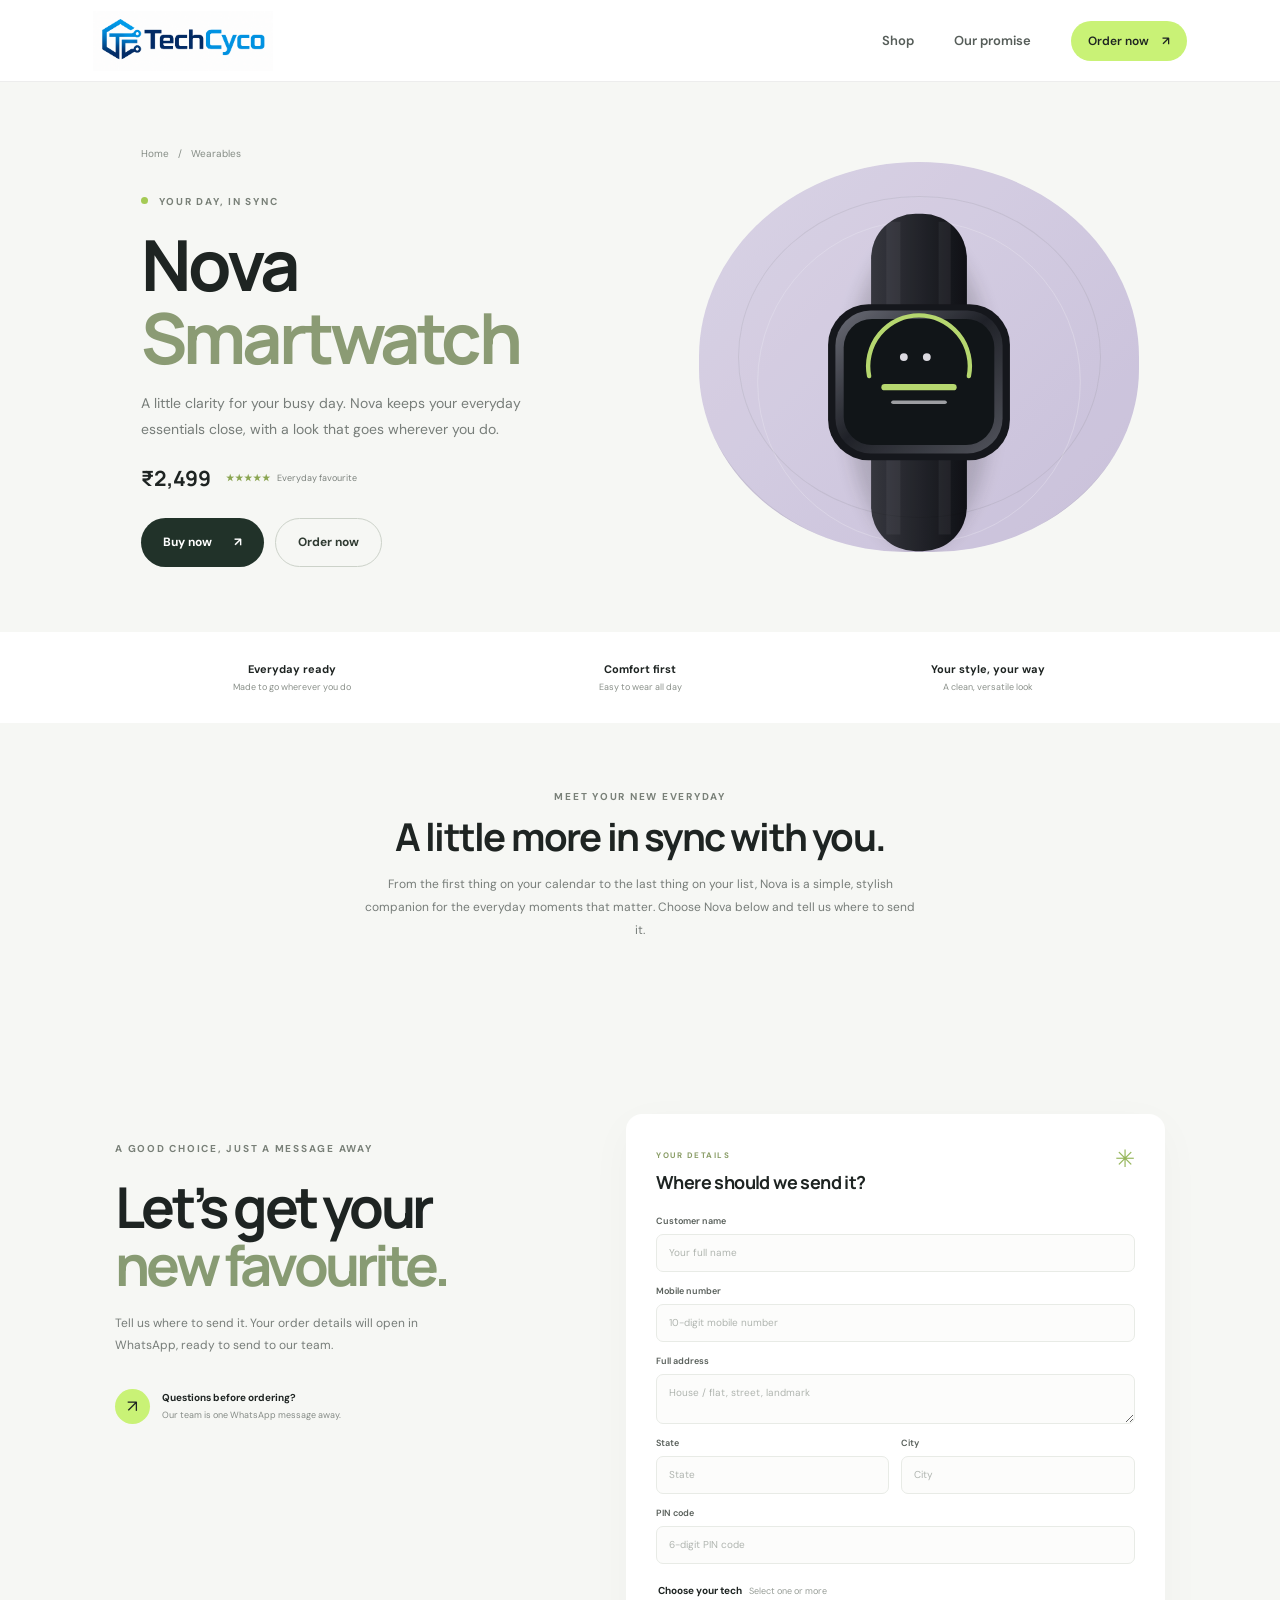
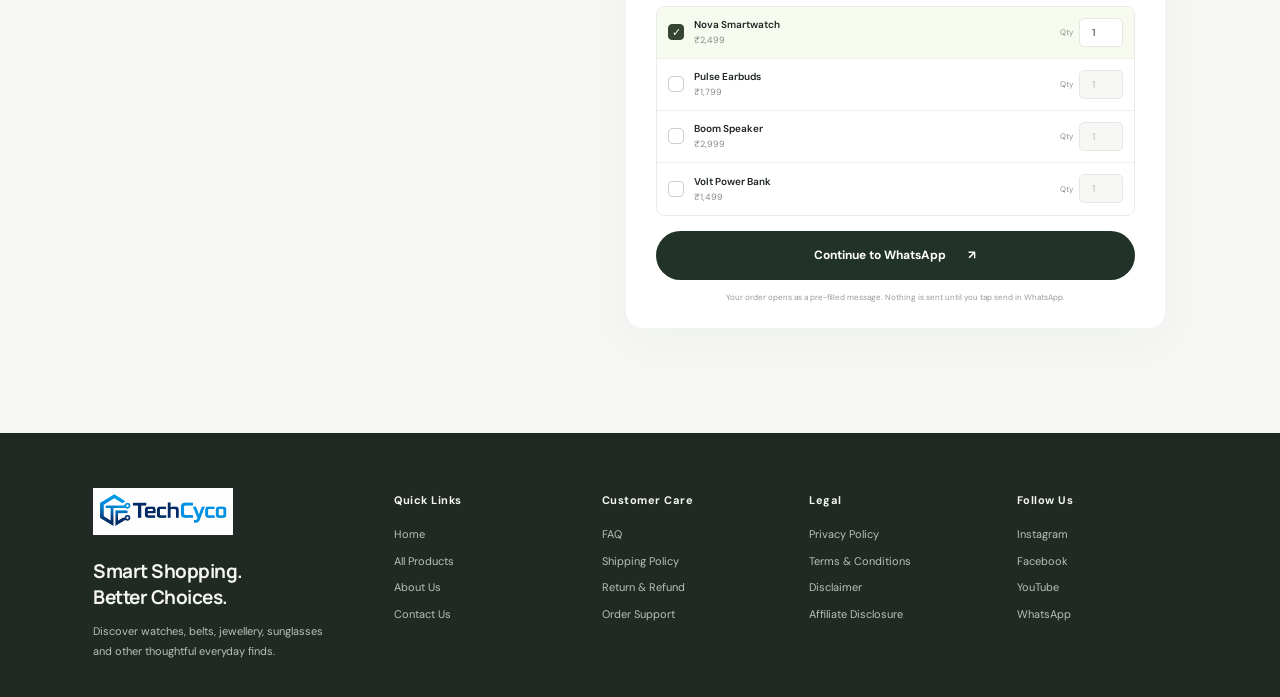
==== commit bc2d6acc: "update footer" ====
--- a/products/product1/index.html
+++ b/products/product1/index.html
@@ -40,10 +40,10 @@
   </main>
   <footer class="site-footer">
     <div class="footer-main">
-      <section class="footer-about" id="about"><a class="brand" href="../../index.html" aria-label="Techcyco home"><img src="../../images/techcyco-logo.png" alt="TechCyco"></a><h2>Smart Shopping.<br>Better Choices.</h2><p>Discover useful products, explore exclusive offers and shop through our product pages.</p></section>
-      <nav class="footer-column" aria-label="Quick Links"><h2>Quick Links</h2><a href="../../index.html">Home</a><a href="../../index.html#products">All Products</a><a href="../../index.html#about">About Us</a><a href="https://wa.me/918271734883" target="_blank" rel="noopener noreferrer">Contact Us</a></nav>
-      <nav class="footer-column" aria-label="Customer Care"><h2>Customer Care</h2><a href="https://wa.me/918271734883?text=Hi%20Techcyco%2C%20I%20have%20a%20question%20about%20your%20FAQ." target="_blank" rel="noopener noreferrer">FAQ</a><a href="https://wa.me/918271734883?text=Hi%20Techcyco%2C%20please%20share%20your%20shipping%20policy." target="_blank" rel="noopener noreferrer">Shipping Policy</a><a href="https://wa.me/918271734883?text=Hi%20Techcyco%2C%20please%20share%20your%20return%20and%20refund%20policy." target="_blank" rel="noopener noreferrer">Return &amp; Refund</a><a href="https://wa.me/918271734883?text=Hi%20Techcyco%2C%20I%20need%20help%20with%20an%20order." target="_blank" rel="noopener noreferrer">Order Support</a></nav>
-      <nav class="footer-column" aria-label="Legal"><h2>Legal</h2><a href="https://wa.me/918271734883?text=Hi%20Techcyco%2C%20please%20share%20your%20privacy%20policy." target="_blank" rel="noopener noreferrer">Privacy Policy</a><a href="https://wa.me/918271734883?text=Hi%20Techcyco%2C%20please%20share%20your%20terms%20and%20conditions." target="_blank" rel="noopener noreferrer">Terms &amp; Conditions</a><a href="https://wa.me/918271734883?text=Hi%20Techcyco%2C%20please%20share%20your%20disclaimer." target="_blank" rel="noopener noreferrer">Disclaimer</a><a href="https://wa.me/918271734883?text=Hi%20Techcyco%2C%20please%20share%20your%20affiliate%20disclosure." target="_blank" rel="noopener noreferrer">Affiliate Disclosure</a></nav>
+      <section class="footer-about" id="about"><a class="brand" href="../../index.html" aria-label="Techcyco home"><img src="../../images/techcyco-logo.png" alt="TechCyco"></a><h2>Smart Shopping.<br>Better Choices.</h2><p>Discover watches, belts, jewellery, sunglasses and other thoughtful everyday finds.</p></section>
+      <nav class="footer-column" aria-label="Quick Links"><h2>Quick Links</h2><a href="../../index.html">Home</a><a href="../../index.html#products">All Products</a><a href="../../pages/about-us/index.html">About Us</a><a href="../../pages/contact-us/index.html">Contact Us</a></nav>
+      <nav class="footer-column" aria-label="Customer Care"><h2>Customer Care</h2><a href="../../pages/faq/index.html">FAQ</a><a href="../../pages/shipping-policy/index.html">Shipping Policy</a><a href="../../pages/return-refund/index.html">Return &amp; Refund</a><a href="../../pages/order-support/index.html">Order Support</a></nav>
+      <nav class="footer-column" aria-label="Legal"><h2>Legal</h2><a href="../../pages/privacy-policy/index.html">Privacy Policy</a><a href="../../pages/terms-and-conditions/index.html">Terms &amp; Conditions</a><a href="../../pages/disclaimer/index.html">Disclaimer</a><a href="../../pages/affiliate-disclosure/index.html">Affiliate Disclosure</a></nav>
       <nav class="footer-column" aria-label="Follow Us"><h2>Follow Us</h2><a href="https://www.instagram.com/" target="_blank" rel="noopener noreferrer">Instagram</a><a href="https://www.facebook.com/" target="_blank" rel="noopener noreferrer">Facebook</a><a href="https://www.youtube.com/" target="_blank" rel="noopener noreferrer">YouTube</a><a href="https://wa.me/918271734883" target="_blank" rel="noopener noreferrer">WhatsApp</a></nav>
     </div>
   </footer>
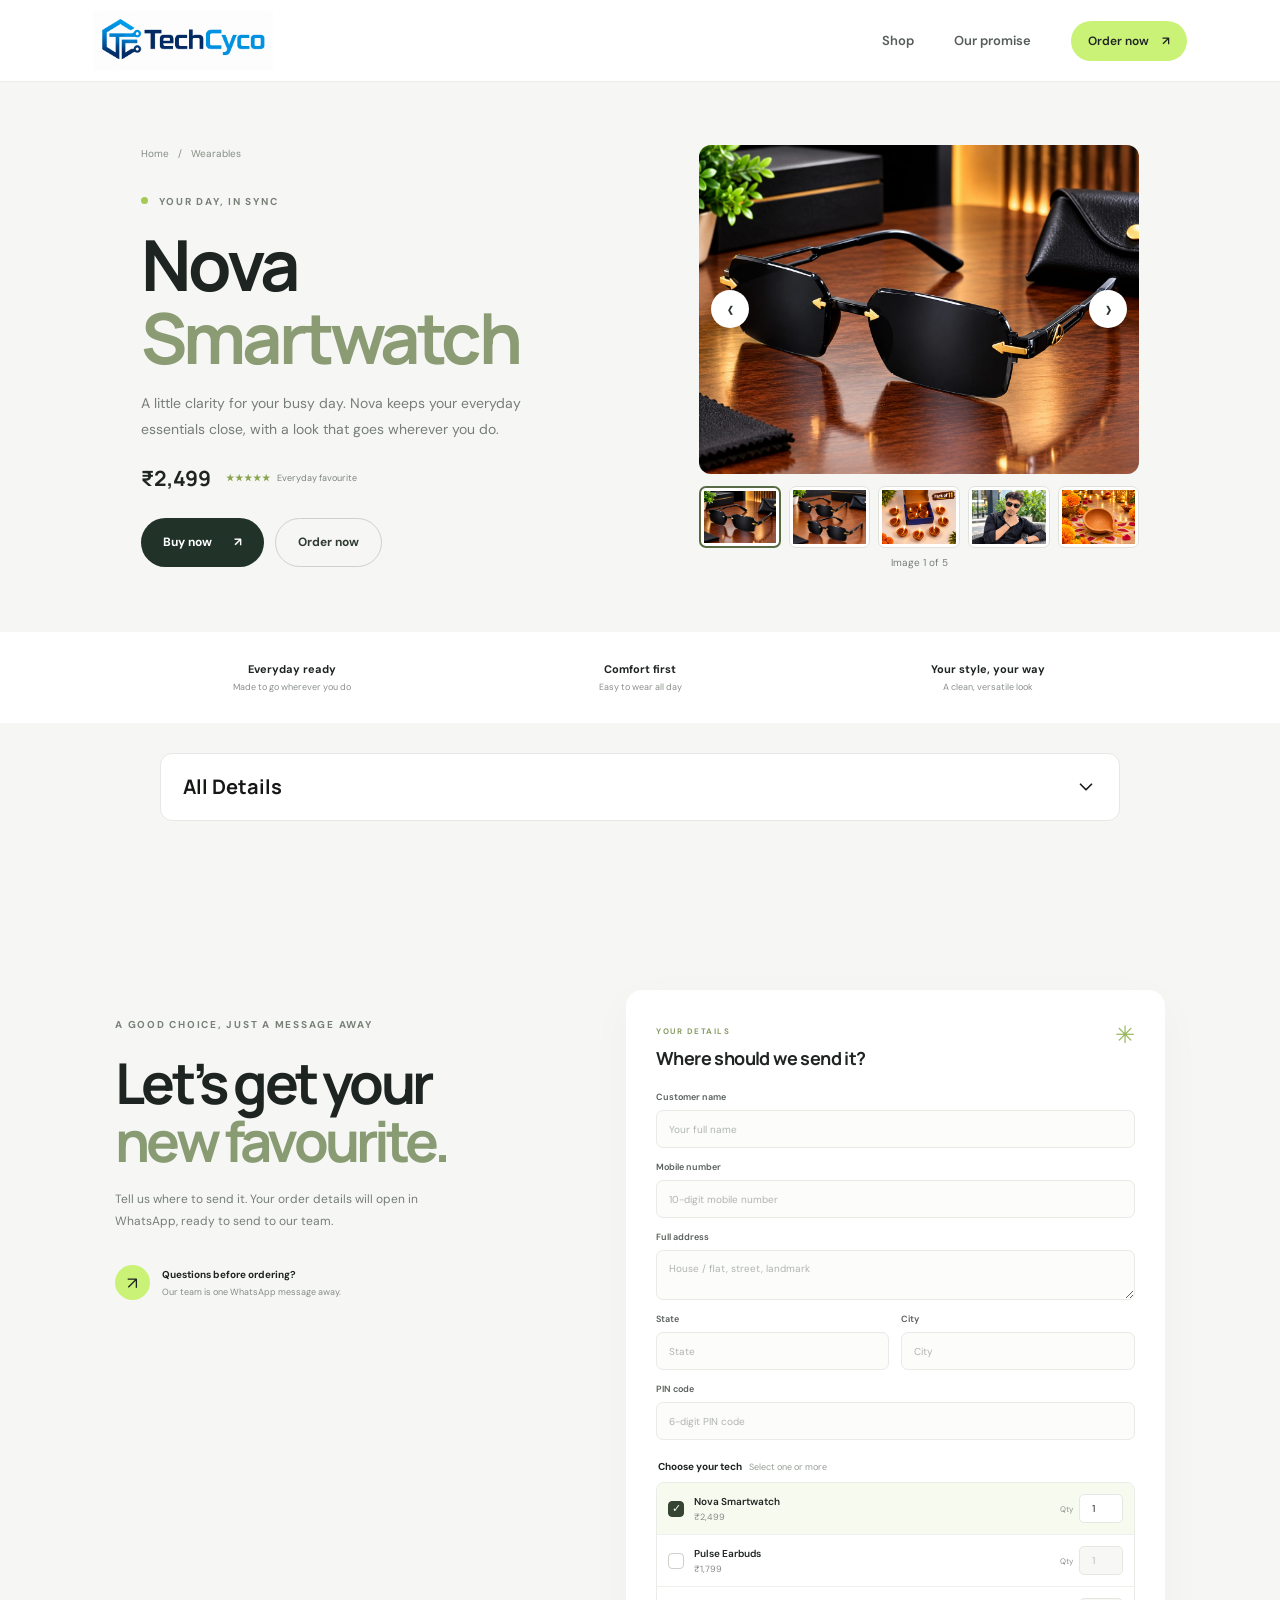
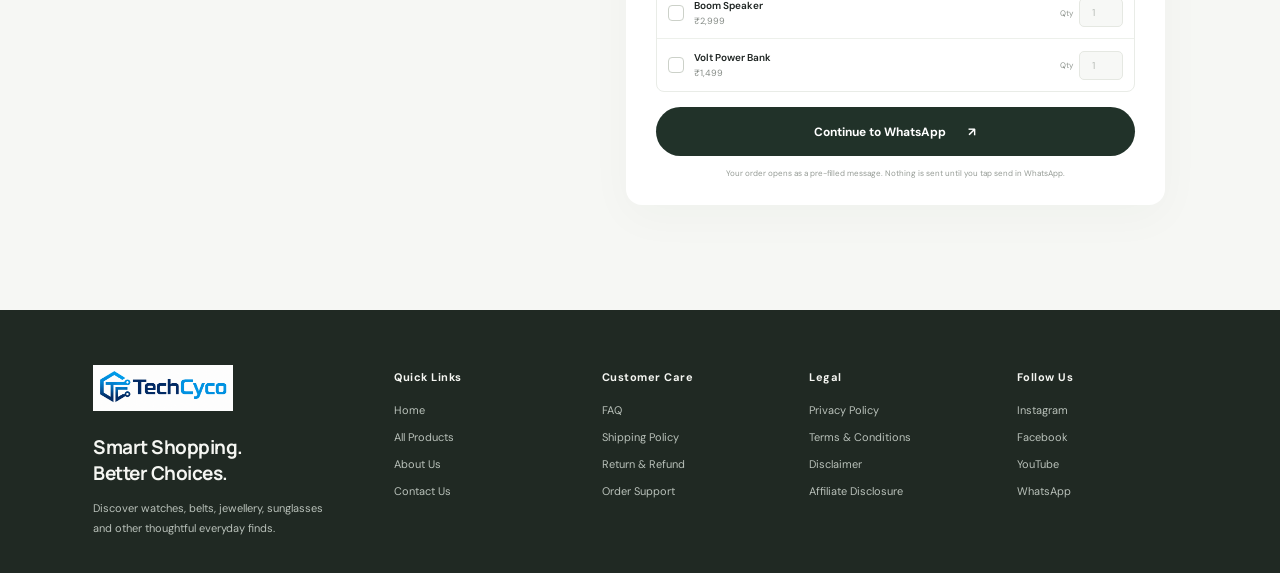
==== commit 5a691729: "update specification" ====
--- a/products/product1/index.html
+++ b/products/product1/index.html
@@ -14,10 +14,43 @@
   <main>
     <section class="product-hero">
       <div class="product-hero-copy"><p class="breadcrumb"><a href="../../index.html">Home</a> &nbsp; / &nbsp; Wearables</p><p class="eyebrow"><span class="eyebrow-dot"></span> YOUR DAY, IN SYNC</p><h1>Nova <span>Smartwatch</span></h1><p class="product-lede">A little clarity for your busy day. Nova keeps your everyday essentials close, with a look that goes wherever you do.</p><div class="product-meta"><strong class="product-price">₹2,499</strong><span class="product-review"><b>★★★★★</b> &nbsp; Everyday favourite</span></div><div class="product-actions"><button class="button button-dark" type="button" data-buy-product="product1">Buy now <span aria-hidden="true">↗</span></button><a class="button button-outline" href="#order">Order now</a></div></div>
-      <div class="product-visual"><img src="../../images/product1.svg" alt="Nova Smartwatch in midnight black"></div>
+      <div class="product-gallery" data-product-gallery role="region" aria-label="Product images" aria-roledescription="carousel">
+        <div class="product-visual" data-gallery-stage tabindex="0" aria-label="Product image. Use the arrow buttons or swipe to browse.">
+          <img data-gallery-main src="../../images/psun106_1.jpeg" alt="Product image 1 of 5">
+          <button class="gallery-arrow gallery-previous" type="button" data-gallery-previous aria-label="Previous image"><span aria-hidden="true">‹</span></button>
+          <button class="gallery-arrow gallery-next" type="button" data-gallery-next aria-label="Next image"><span aria-hidden="true">›</span></button>
+        </div>
+        <div class="product-gallery-thumbnails" role="group" aria-label="Choose a product image">
+          <button type="button" class="gallery-thumbnail is-active" data-gallery-index="0" data-image-src="../../images/psun106_1.jpeg" data-image-alt="Product image 1 of 5" aria-label="Show image 1 of 5" aria-pressed="true"><img src="../../images/psun106_1.jpeg" alt=""></button>
+          <button type="button" class="gallery-thumbnail" data-gallery-index="1" data-image-src="../../images/psun106_2.jpeg" data-image-alt="Product image 2 of 5" aria-label="Show image 2 of 5" aria-pressed="false"><img src="../../images/psun106_2.jpeg" alt=""></button>
+          <button type="button" class="gallery-thumbnail" data-gallery-index="2" data-image-src="../../images/product1-gallery-3.png" data-image-alt="Product image 3 of 5" aria-label="Show image 3 of 5" aria-pressed="false"><img src="../../images/product1-gallery-3.png" alt=""></button>
+          <button type="button" class="gallery-thumbnail" data-gallery-index="3" data-image-src="../../images/product1-gallery-4.png" data-image-alt="Product image 4 of 5" aria-label="Show image 4 of 5" aria-pressed="false"><img src="../../images/product1-gallery-4.png" alt=""></button>
+          <button type="button" class="gallery-thumbnail" data-gallery-index="4" data-image-src="../../images/product1-gallery-5.png" data-image-alt="Product image 5 of 5" aria-label="Show image 5 of 5" aria-pressed="false"><img src="../../images/product1-gallery-5.png" alt=""></button>
+        </div>
+        <p class="gallery-status" data-gallery-status aria-live="polite">Image 1 of 5</p>
+      </div>
     </section>
     <section class="product-highlights"><div class="highlight">Everyday ready<span>Made to go wherever you do</span></div><div class="highlight">Comfort first<span>Easy to wear all day</span></div><div class="highlight">Your style, your way<span>A clean, versatile look</span></div></section>
-    <section class="product-details"><p class="eyebrow">MEET YOUR NEW EVERYDAY</p><h2>A little more in sync with you.</h2><p>From the first thing on your calendar to the last thing on your list, Nova is a simple, stylish companion for the everyday moments that matter. Choose Nova below and tell us where to send it.</p></section>
+    <section class="all-details-section" data-all-details>
+      <button class="all-details-toggle" id="all-details-toggle" type="button" aria-expanded="false" aria-controls="all-details-content">
+        <span>All Details</span>
+        <svg class="all-details-chevron" viewBox="0 0 24 24" aria-hidden="true"><path d="m6 9 6 6 6-6"/></svg>
+      </button>
+      <div class="all-details-content" id="all-details-content" aria-hidden="true" inert>
+        <div class="all-details-inner">
+          <div class="details-tabs" role="tablist" aria-label="Product details">
+            <button class="details-tab is-active" id="details-tab-specifications" type="button" role="tab" aria-selected="true" aria-controls="details-panel-specifications" tabindex="0" data-details-tab="specifications">Specifications</button>
+            <button class="details-tab" id="details-tab-description" type="button" role="tab" aria-selected="false" aria-controls="details-panel-description" tabindex="-1" data-details-tab="description">Description</button>
+            <button class="details-tab" id="details-tab-manufacturer" type="button" role="tab" aria-selected="false" aria-controls="details-panel-manufacturer" tabindex="-1" data-details-tab="manufacturer">Manufacturer Info</button>
+          </div>
+          <div class="details-panels">
+            <section class="details-panel is-active" id="details-panel-specifications" role="tabpanel" aria-labelledby="details-tab-specifications" data-details-panel="specifications"></section>
+            <section class="details-panel" id="details-panel-description" role="tabpanel" aria-labelledby="details-tab-description" data-details-panel="description" hidden></section>
+            <section class="details-panel" id="details-panel-manufacturer" role="tabpanel" aria-labelledby="details-tab-manufacturer" data-details-panel="manufacturer" hidden></section>
+          </div>
+        </div>
+      </div>
+    </section>
     <section class="order-section section-wrap" id="order"><div class="order-intro"><p class="eyebrow">A GOOD CHOICE, JUST A MESSAGE AWAY</p><h2>Let’s get your<br><span>new favourite.</span></h2><p>Tell us where to send it. Your order details will open in WhatsApp, ready to send to our team.</p><div class="order-help"><span class="help-icon">↗</span><span><strong>Questions before ordering?</strong><small>Our team is one WhatsApp message away.</small></span></div></div>
       <form class="order-form" data-order-form><div class="form-heading"><div><span class="form-step">YOUR DETAILS</span><h3>Where should we send it?</h3></div><span class="form-spark">✳</span></div>
         <div class="form-grid">
@@ -47,6 +80,6 @@
       <nav class="footer-column" aria-label="Follow Us"><h2>Follow Us</h2><a href="https://www.instagram.com/" target="_blank" rel="noopener noreferrer">Instagram</a><a href="https://www.facebook.com/" target="_blank" rel="noopener noreferrer">Facebook</a><a href="https://www.youtube.com/" target="_blank" rel="noopener noreferrer">YouTube</a><a href="https://wa.me/918271734883" target="_blank" rel="noopener noreferrer">WhatsApp</a></nav>
     </div>
   </footer>
-  <script src="script.js"></script><script src="../../js/script.js"></script>
+  <script src="script.js"></script><script src="../../js/script.js"></script><script src="../../js/product-details.js"></script>
 </body>
 </html>
--- a/css/style.css
+++ b/css/style.css
@@ -158,7 +158,39 @@
 .product-details .eyebrow{margin-bottom:12px}
 .product-details h2{font:700 clamp(28px,3vw,39px)/1.15 var(--font-display);letter-spacing:-1.8px;margin:0 auto 14px;max-width:520px}
 .product-details>p:last-child{max-width:560px;margin:0 auto;color:#777d79;font-size:12px;line-height:1.9}
+.all-details-section{max-width:1120px;margin:0 auto;padding:30px clamp(20px,7vw,80px) 64px}
+.all-details-toggle{width:100%;display:flex;align-items:center;justify-content:space-between;gap:16px;padding:20px 22px;border:1px solid #e6e8e5;border-radius:12px;background:#fff;color:#161816;text-align:left;font:700 20px/1.3 var(--font-display);cursor:pointer;transition:border-color .2s,box-shadow .2s}
+.all-details-toggle:hover{border-color:#c8ccc7;box-shadow:0 5px 18px #1720170a}
+.all-details-chevron{width:22px;height:22px;flex:0 0 auto;fill:none;stroke:currentColor;stroke-width:1.8;stroke-linecap:round;stroke-linejoin:round;transition:transform .25s ease}
+.all-details-toggle[aria-expanded=true] .all-details-chevron{transform:rotate(180deg)}
+.all-details-content{display:grid;grid-template-rows:0fr;visibility:hidden;transition:grid-template-rows .35s ease,visibility .35s}
+.all-details-content.is-expanded{grid-template-rows:1fr;visibility:visible}
+.all-details-inner{min-height:0;overflow:hidden}
+.details-tabs{display:flex;gap:9px;overflow-x:auto;padding:20px 0 15px;scrollbar-width:thin;-webkit-overflow-scrolling:touch}
+.details-tab{flex:0 0 auto;padding:11px 18px;border:0;border-radius:999px;background:#f0f1f0;color:#333733;font:600 12px/1.3 var(--font-body);white-space:nowrap;cursor:pointer;transition:background .2s,color .2s}
+.details-tab:hover{background:#e5e6e5}
+.details-tab.is-active,.details-tab.is-active:hover{background:#171917;color:#fff}
+.details-tab:focus-visible,.all-details-toggle:focus-visible{outline:2px solid #64784d;outline-offset:3px}
+.details-panels{padding:7px 0 0}
+.details-panel[hidden]{display:none}
+.details-panel.is-active{animation:details-panel-enter .2s ease both}
+@keyframes details-panel-enter{from{opacity:0;transform:translateY(4px)}to{opacity:1;transform:translateY(0)}}
+.detail-group+.detail-group{margin-top:24px}
+.detail-group h3,.detail-description-section h3{margin:0 0 10px;color:#242724;font:700 14px/1.4 var(--font-display)}
+.detail-spec-grid{display:grid;grid-template-columns:repeat(2,minmax(0,1fr));border-top:1px solid #e8eae8;border-left:1px solid #e8eae8}
+.detail-spec-item{min-width:0;display:grid;grid-template-columns:minmax(100px,.8fr) minmax(0,1.2fr);gap:14px;padding:14px 16px;border-right:1px solid #e8eae8;border-bottom:1px solid #e8eae8}
+.detail-spec-item dt,.detail-info-item dt{color:#777d79;font-size:11px;line-height:1.6}
+.detail-spec-item dd,.detail-info-item dd{margin:0;color:#252925;font-size:12px;font-weight:500;line-height:1.6;overflow-wrap:anywhere}
+.detail-description-section+.detail-description-section{margin-top:23px}
+.detail-description-section p,.detail-description-section li{margin:0;color:#545a55;font-size:12px;line-height:1.85}
+.detail-description-section ul{display:grid;gap:9px;margin:0;padding:0;list-style:none}
+.detail-feature{display:grid;gap:3px}
+.detail-feature strong{color:#252925;font-size:12px}
+.detail-info-list{max-width:720px;border-top:1px solid #e8eae8}
+.detail-info-item{display:grid;grid-template-columns:minmax(160px,.7fr) minmax(0,1.3fr);gap:18px;padding:15px 4px;border-bottom:1px solid #e8eae8}
+.detail-info-item a{color:inherit;text-decoration:underline;text-underline-offset:3px}
+@media(max-width:700px){.all-details-section{padding:20px 7% 48px}.all-details-toggle{padding:17px 16px;font-size:18px}.details-tabs{gap:7px;padding-top:16px}.details-tab{padding:10px 15px;font-size:11px}.detail-spec-grid{grid-template-columns:1fr}.detail-spec-item{grid-template-columns:minmax(110px,.8fr) minmax(0,1.2fr);padding:12px}.detail-info-item{grid-template-columns:1fr;gap:4px;padding:12px 4px}.detail-group h3,.detail-description-section h3{font-size:13px}}
 @media(max-width:980px){.hero{padding-left:8%;padding-right:8%;gap:2%}.hero-art img{height:300px}.section-wrap{padding-left:6%;padding-right:6%}.card-image{height:210px}.order-section{gap:7%}.product-hero{padding-left:8%;padding-right:8%}.footer-main{grid-template-columns:1.5fr repeat(2,minmax(130px,1fr));gap:30px}.footer-about{grid-row:span 2}}
 @media(max-width:700px){html{scroll-padding-top:72px}.site-header{height:68px;padding:0 5%}.site-header .brand img{width:160px}.brand{font-size:21px}.main-nav{gap:18px;font-size:11px}.main-nav>a:first-child,.main-nav>a:nth-child(2){display:none}.nav-cta{padding:11px 14px}.hero{padding:50px 7% 42px;grid-template-columns:1fr;gap:5px;min-height:auto}.hero-copy{max-width:600px}.hero h1{font-size:clamp(51px,12vw,70px)}.hero-description{max-width:440px;font-size:13px}.hero-proof{margin-top:24px}.hero-art{margin-top:5px}.hero-art img{height:auto;max-height:370px}.hero-index{right:2%;top:52%;font-size:8px}.trust-strip{padding:18px 6%;gap:12px;justify-content:space-between;flex-wrap:wrap;font-size:9px}.trust-strip span{gap:6px}.trust-strip span:last-child{display:none}.products-section{padding-top:73px;padding-bottom:72px}.section-heading{align-items:flex-start;gap:12px;flex-direction:column;margin-bottom:25px}.section-heading h2,.order-intro h2{font-size:43px}.section-heading>p{margin:0;max-width:310px}.product-grid{grid-template-columns:repeat(2,minmax(0,1fr));gap:11px}.product-card{padding:7px 7px 11px}.card-image{height:clamp(145px,43vw,235px)}.card-content{padding:12px 3px 10px}.card-content h3{font-size:11px}.card-content p{font-size:9px}.price{font-size:10px}.card-bottom{margin:0 3px;padding-top:9px}.card-rating{font-size:8px}.card-rating small{display:block;margin:4px 0 0;font-size:8px}.card-link{width:27px;height:27px}.promise-section{padding:66px 20px}.promise-section h2{font-size:50px}.promise-copy{font-size:11px}.promise-points{gap:13px;flex-wrap:wrap;font-size:9px}.order-section{padding-top:74px;padding-bottom:72px;grid-template-columns:1fr;gap:30px}.order-intro{padding-top:0}.order-intro>p:not(.eyebrow){max-width:420px}.order-help{margin-top:22px}.order-form{padding:22px 18px 20px}.form-grid{gap:12px 9px}.site-footer{padding:40px 6% 28px}.footer-main{grid-template-columns:repeat(2,minmax(0,1fr));gap:28px 20px}.footer-about{grid-column:1/-1;grid-row:auto}.footer-about>p{max-width:340px}.footer-column h2{margin-bottom:7px}.footer-column>a{font-size:10px}.product-hero{padding:36px 7% 45px;grid-template-columns:1fr;gap:20px}.breadcrumb{margin-bottom:23px}.product-hero-copy h1{font-size:54px}.product-visual{height:min(88vw,370px);max-width:460px;width:100%;margin:0 auto}.product-highlights{padding:23px 5%;gap:12px}.highlight{font-size:10px}.highlight span{font-size:8px}.product-details{padding:51px 7%}}
 @media(max-width:390px){.site-header .brand img{width:145px}.main-nav{gap:10px}.nav-cta{font-size:10px}.hero-actions{gap:12px}.hero-note{font-size:9px}.form-product{gap:7px;padding:8px}.form-product-name{font-size:9px}.qty-control{gap:4px}.qty-control input{width:38px}.product-actions{gap:8px}.product-actions .button{padding:0 16px;gap:12px}}
-@media(prefers-reduced-motion:reduce){*,*::before,*::after{scroll-behavior:auto!important;transition:none!important}.affiliate-track{animation:none}}
+@media(prefers-reduced-motion:reduce){*,*::before,*::after{scroll-behavior:auto!important;transition:none!important}.affiliate-track,.details-panel.is-active{animation:none}}
--- a/products/product1/style.css
+++ b/products/product1/style.css
@@ -1,2 +1,16 @@
 .product-page{--accent:#e7e3ef}
 .product-visual{background:#e7e3ef}
+.product-page .product-gallery{width:100%;max-width:460px;margin:0 auto}
+.product-page .product-visual{height:auto;aspect-ratio:4/3;border-radius:12px;touch-action:pan-y}
+.product-page .product-visual:before,.product-page .product-visual:after{display:none}
+.product-page .product-visual [data-gallery-main]{width:100%;height:100%;object-fit:contain;mix-blend-mode:normal}
+.product-gallery-thumbnails{display:grid;grid-template-columns:repeat(5,minmax(0,1fr));gap:8px;margin-top:12px}
+.gallery-arrow{position:absolute;z-index:2;top:50%;width:38px;height:38px;display:grid;place-items:center;transform:translateY(-50%);border:0;border-radius:50%;background:#fff;color:#26332a;font-size:26px;line-height:1;cursor:pointer;box-shadow:0 2px 12px #0002}
+.gallery-arrow:hover{background:#f1f3ed}
+.gallery-previous{left:12px}
+.gallery-next{right:12px}
+.gallery-thumbnail{min-width:0;height:62px;padding:3px;border:1px solid #dfe3dc;border-radius:7px;background:#fff;cursor:pointer;overflow:hidden}
+.gallery-thumbnail.is-active{border:2px solid #596b45}
+.gallery-thumbnail img{display:block;width:100%;height:100%;object-fit:cover}
+.gallery-status{margin:8px 0 0;text-align:center;color:#777d79;font-size:10px}
+@media(max-width:700px){.product-page .product-gallery{max-width:460px}.gallery-thumbnail{height:54px}.gallery-arrow{width:34px;height:34px}}
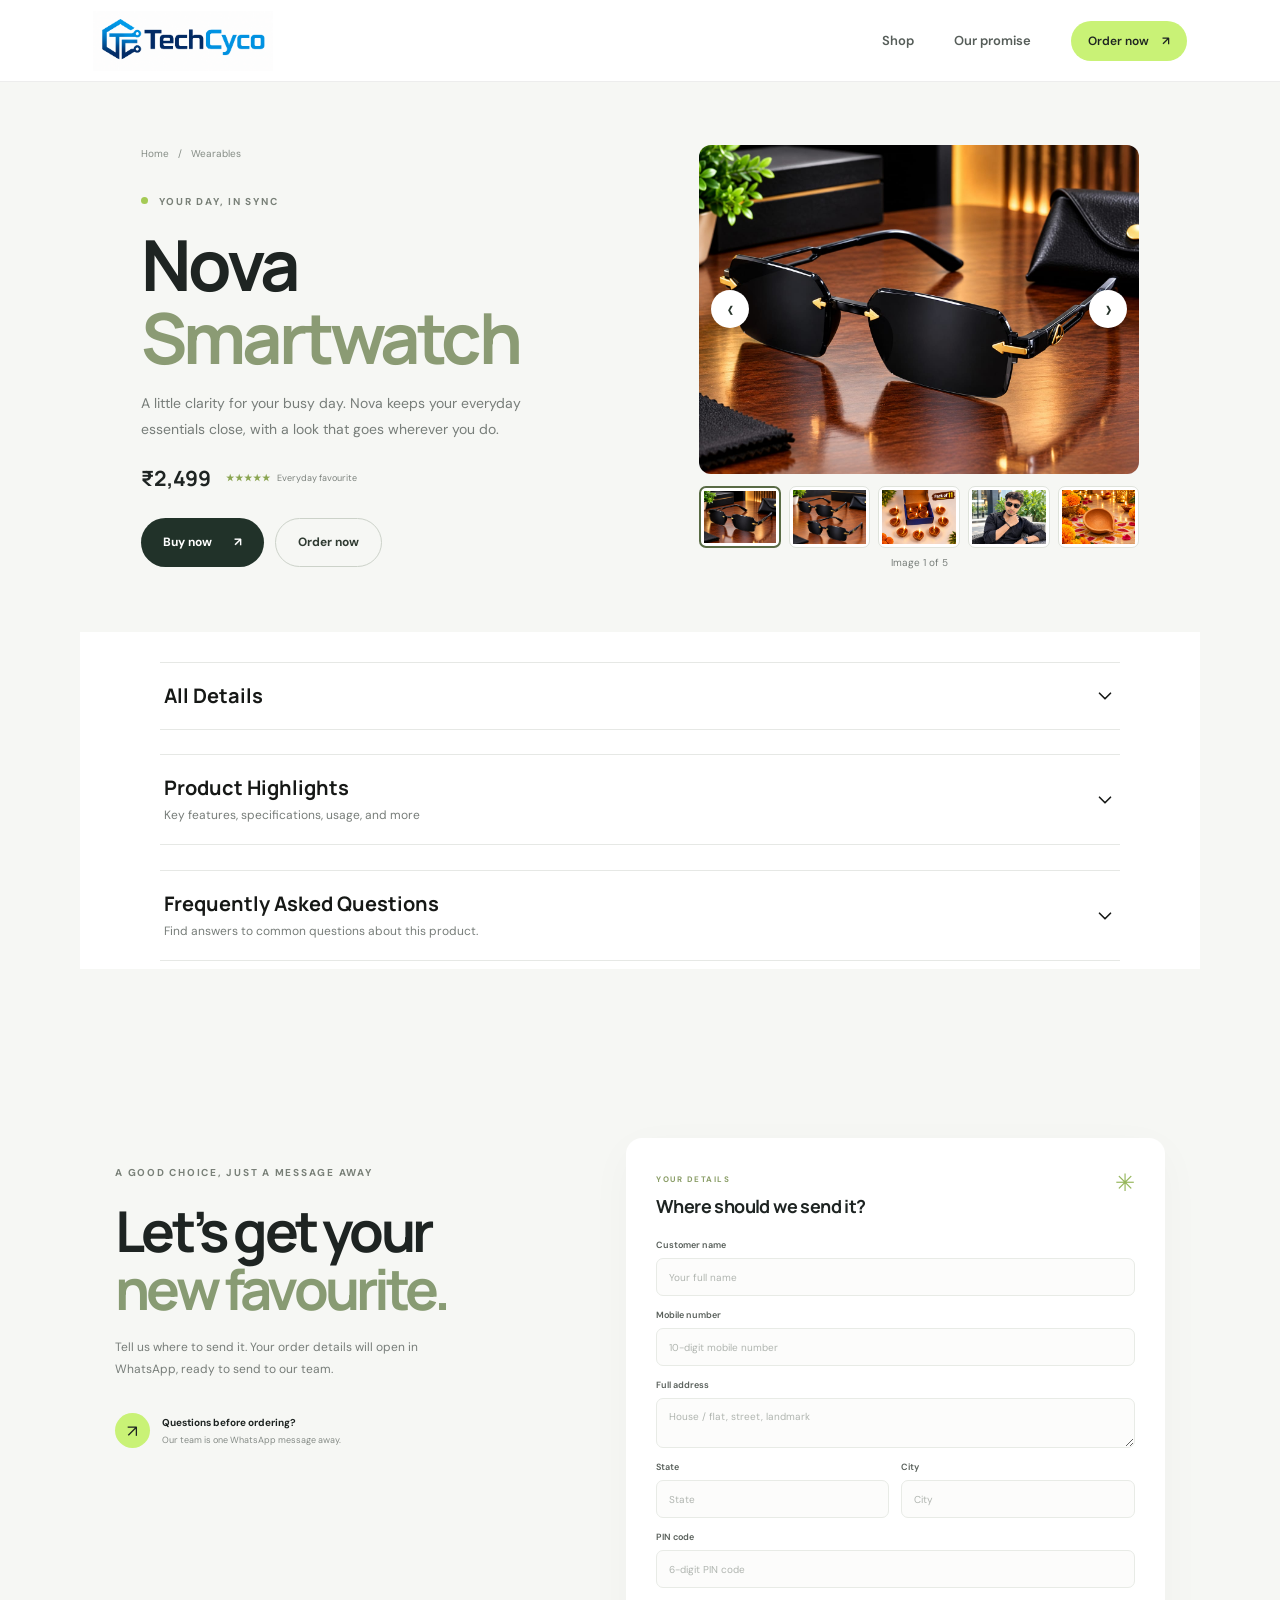
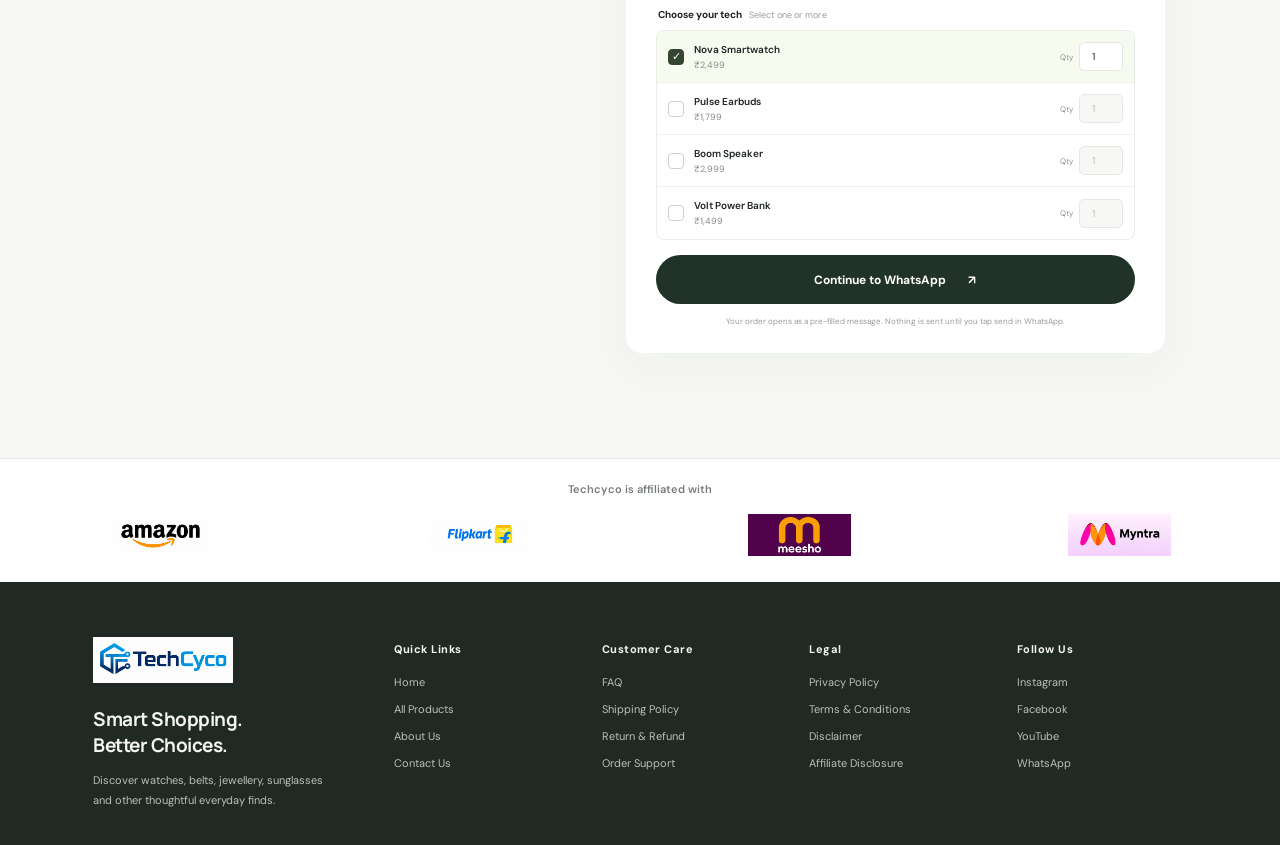
==== commit 702e4010: "update specification and title description etc." ====
--- a/products/product1/index.html
+++ b/products/product1/index.html
@@ -30,7 +30,6 @@
         <p class="gallery-status" data-gallery-status aria-live="polite">Image 1 of 5</p>
       </div>
     </section>
-    <section class="product-highlights"><div class="highlight">Everyday ready<span>Made to go wherever you do</span></div><div class="highlight">Comfort first<span>Easy to wear all day</span></div><div class="highlight">Your style, your way<span>A clean, versatile look</span></div></section>
     <section class="all-details-section" data-all-details>
       <button class="all-details-toggle" id="all-details-toggle" type="button" aria-expanded="false" aria-controls="all-details-content">
         <span>All Details</span>
@@ -49,6 +48,24 @@
             <section class="details-panel" id="details-panel-manufacturer" role="tabpanel" aria-labelledby="details-tab-manufacturer" data-details-panel="manufacturer" hidden></section>
           </div>
         </div>
+      </div>
+    </section>
+    <section class="product-highlights-accordion" data-product-highlights>
+      <button class="product-highlights-toggle" type="button" data-product-highlights-toggle aria-expanded="false" aria-controls="product-highlights-content">
+        <span class="product-highlights-heading"><strong>Product Highlights</strong><span>Key features, specifications, usage, and more</span></span>
+        <svg class="product-highlights-chevron" viewBox="0 0 24 24" aria-hidden="true"><path d="m6 9 6 6 6-6"/></svg>
+      </button>
+      <div class="product-highlights-content" id="product-highlights-content" data-product-highlights-content aria-hidden="true" inert>
+        <dl class="product-highlights-grid" data-product-highlights-list></dl>
+      </div>
+    </section>
+    <section class="product-faq-section" data-product-faq>
+      <button class="product-faq-toggle" type="button" data-product-faq-toggle aria-expanded="false" aria-controls="product-faq-content">
+        <span class="product-faq-heading"><strong>Frequently Asked Questions</strong><span>Find answers to common questions about this product.</span></span>
+        <svg class="product-faq-section-chevron" viewBox="0 0 24 24" aria-hidden="true"><path d="m6 9 6 6 6-6"/></svg>
+      </button>
+      <div class="product-faq-content" id="product-faq-content" data-product-faq-content aria-hidden="true" inert>
+        <div class="product-faq-list" data-product-faq-list></div>
       </div>
     </section>
     <section class="order-section section-wrap" id="order"><div class="order-intro"><p class="eyebrow">A GOOD CHOICE, JUST A MESSAGE AWAY</p><h2>Let’s get your<br><span>new favourite.</span></h2><p>Tell us where to send it. Your order details will open in WhatsApp, ready to send to our team.</p><div class="order-help"><span class="help-icon">↗</span><span><strong>Questions before ordering?</strong><small>Our team is one WhatsApp message away.</small></span></div></div>
@@ -71,6 +88,25 @@
       </form>
     </section>
   </main>
+  <section class="affiliate-strip" aria-label="Affiliate partners">
+    <p>Techcyco is affiliated with</p>
+    <div class="affiliate-marquee">
+      <div class="affiliate-track">
+        <span class="affiliate-logo-group">
+          <img src="../../images/affiliated_amazon.jpeg" alt="Amazon">
+          <img src="../../images/affiliated_fliptkard.jpeg" alt="Flipkart">
+          <img src="../../images/affiliated_meesho.jpeg" alt="Meesho">
+          <img src="../../images/affiliated_mytra.jpeg" alt="Myntra">
+        </span>
+        <span class="affiliate-logo-group" aria-hidden="true">
+          <img src="../../images/affiliated_amazon.jpeg" alt="">
+          <img src="../../images/affiliated_fliptkard.jpeg" alt="">
+          <img src="../../images/affiliated_meesho.jpeg" alt="">
+          <img src="../../images/affiliated_mytra.jpeg" alt="">
+        </span>
+      </div>
+    </div>
+  </section>
   <footer class="site-footer">
     <div class="footer-main">
       <section class="footer-about" id="about"><a class="brand" href="../../index.html" aria-label="Techcyco home"><img src="../../images/techcyco-logo.png" alt="TechCyco"></a><h2>Smart Shopping.<br>Better Choices.</h2><p>Discover watches, belts, jewellery, sunglasses and other thoughtful everyday finds.</p></section>
@@ -80,6 +116,6 @@
       <nav class="footer-column" aria-label="Follow Us"><h2>Follow Us</h2><a href="https://www.instagram.com/" target="_blank" rel="noopener noreferrer">Instagram</a><a href="https://www.facebook.com/" target="_blank" rel="noopener noreferrer">Facebook</a><a href="https://www.youtube.com/" target="_blank" rel="noopener noreferrer">YouTube</a><a href="https://wa.me/918271734883" target="_blank" rel="noopener noreferrer">WhatsApp</a></nav>
     </div>
   </footer>
-  <script src="script.js"></script><script src="../../js/script.js"></script><script src="../../js/product-details.js"></script>
+  <script src="script.js"></script><script src="../../js/product-gallery.js"></script><script src="../../js/script.js"></script><script src="../../js/product-details.js"></script>
 </body>
 </html>
--- a/css/style.css
+++ b/css/style.css
@@ -116,7 +116,7 @@
 .affiliate-strip{padding:23px 0 18px;background:#fff;border-top:1px solid var(--line);overflow:hidden}
 .affiliate-strip>p{text-align:center;font-size:11px;font-weight:600;color:#777d79;margin:0 0 10px}
 .affiliate-marquee{width:100%;height:58px;overflow:hidden}
-.affiliate-track{display:flex;width:200%;height:100%;animation:affiliate-scroll 28s linear infinite}
+.affiliate-track{display:flex;width:200%;height:100%;animation:affiliate-scroll 45s linear infinite}
 .affiliate-logo-group{display:flex;flex:0 0 50%;align-items:center;justify-content:space-around;gap:clamp(10px,4vw,52px);padding:0 26px;white-space:nowrap}
 .affiliate-logo-group img{display:block;flex:0 1 120px;width:120px;min-width:0;height:42px;object-fit:contain}
 @keyframes affiliate-scroll{to{transform:translateX(-50%)}}
@@ -152,15 +152,64 @@
 .product-visual:before,.product-visual:after{content:"";position:absolute;border:1px solid #29382b14;border-radius:50%;width:82%;height:82%}
 .product-visual:after{width:102%;height:102%}
 .product-visual img{width:100%;height:100%;object-fit:cover;mix-blend-mode:multiply;position:relative;z-index:1}
-.product-highlights{padding:30px 10%;background:#fff;display:grid;grid-template-columns:repeat(3,1fr);gap:20px;text-align:center}
-.highlight{font-size:11px;font-weight:700}.highlight span{display:block;margin-top:5px;font-size:9px;font-weight:400;color:#8a908a}
+.product-page .product-visual{width:100%;max-width:460px;height:auto;aspect-ratio:4/3;margin:0 auto;border-radius:12px;touch-action:pan-y}
+.product-page .product-visual:before,.product-page .product-visual:after{display:none}
+.product-page .product-visual img{object-fit:contain;mix-blend-mode:normal}
+.product-page .product-gallery{width:100%;max-width:460px;margin:0 auto}
+.product-page .product-visual [data-gallery-main]{width:100%;height:100%;transition:transform .35s ease}
+.product-gallery-thumbnails{display:grid;grid-template-columns:repeat(5,minmax(0,1fr));gap:8px;margin-top:12px}
+.gallery-arrow{position:absolute;z-index:2;top:50%;width:38px;height:38px;display:grid;place-items:center;transform:translateY(-50%);border:0;border-radius:50%;background:#fff;color:#26332a;font-size:26px;line-height:1;cursor:pointer;box-shadow:0 2px 12px #0002}
+.gallery-arrow:hover{background:#f1f3ed}
+.gallery-previous{left:12px}
+.gallery-next{right:12px}
+.gallery-thumbnail{min-width:0;height:62px;padding:3px;border:1px solid #dfe3dc;border-radius:7px;background:#fff;cursor:pointer;overflow:hidden}
+.gallery-thumbnail.is-active{border:2px solid #596b45}
+.gallery-thumbnail img{display:block;width:100%;height:100%;object-fit:cover}
+.gallery-status{margin:8px 0 0;text-align:center;color:#777d79;font-size:10px}
+.product-highlights-accordion{max-width:1120px;margin:-40px auto 0;padding:0 clamp(20px,7vw,80px) 64px;background:#fff}
+.product-highlights-toggle{width:100%;display:flex;align-items:center;justify-content:space-between;gap:20px;padding:20px 4px;border:0;border-top:1px solid #e6e8e5;border-bottom:1px solid #e6e8e5;background:#fff;color:#161816;text-align:left;cursor:pointer}
+.product-highlights-heading{display:grid;gap:5px}
+.product-highlights-heading strong{font:700 20px/1.3 var(--font-display)}
+.product-highlights-heading>span{color:#777d79;font-size:12px;line-height:1.5}
+.product-highlights-chevron{width:22px;height:22px;flex:0 0 auto;fill:none;stroke:currentColor;stroke-width:1.8;stroke-linecap:round;stroke-linejoin:round;transition:transform .25s ease}
+.product-highlights-toggle[aria-expanded=true] .product-highlights-chevron{transform:rotate(180deg)}
+.product-highlights-toggle:focus-visible{outline:2px solid #64784d;outline-offset:3px}
+.product-highlights-content{display:grid;grid-template-rows:0fr;visibility:hidden;transition:grid-template-rows .35s ease,visibility .35s}
+.product-highlights-content.is-expanded{grid-template-rows:1fr;visibility:visible}
+.product-highlights-grid{min-height:0;overflow:hidden;display:grid;grid-template-columns:repeat(2,minmax(0,1fr));margin:0;border-top:1px solid #e8eae8}
+.product-highlight-item{min-width:0;display:grid;grid-template-columns:minmax(105px,.7fr) minmax(0,1.3fr);gap:16px;padding:16px 18px;border-bottom:1px solid #e8eae8}
+.product-highlight-item:nth-child(odd){border-right:1px solid #e8eae8}
+.product-highlight-item dt{color:#777d79;font-size:12px;line-height:1.65}
+.product-highlight-item dd{margin:0;color:#252925;font-size:13px;font-weight:500;line-height:1.65;overflow-wrap:anywhere}
+.product-faq-section{max-width:1120px;margin:-40px auto 64px;padding:0 clamp(20px,7vw,80px);background:#fff}
+.product-faq-toggle{width:100%;display:flex;align-items:center;justify-content:space-between;gap:20px;padding:20px 4px;border:0;border-top:1px solid #e6e8e5;border-bottom:1px solid #e6e8e5;background:#fff;color:#161816;text-align:left;cursor:pointer}
+.product-faq-heading{display:grid;gap:5px}
+.product-faq-heading strong{font:700 20px/1.3 var(--font-display)}
+.product-faq-heading>span{color:#777d79;font-size:12px;line-height:1.5}
+.product-faq-section-chevron,.product-faq-chevron{width:22px;height:22px;flex:0 0 auto;fill:none;stroke:currentColor;stroke-width:1.8;stroke-linecap:round;stroke-linejoin:round;transition:transform .25s ease}
+.product-faq-section-chevron{stroke:currentColor}
+.product-faq-toggle[aria-expanded=true] .product-faq-section-chevron{transform:rotate(180deg)}
+.product-faq-toggle:focus-visible,.product-faq-question:focus-visible{outline:2px solid #64784d;outline-offset:3px}
+.product-faq-content{display:grid;grid-template-rows:0fr;visibility:hidden;transition:grid-template-rows .35s ease,visibility .35s}
+.product-faq-content.is-expanded{grid-template-rows:1fr;visibility:visible}
+.product-faq-list{min-height:0;overflow:hidden;padding-top:8px}
+.product-faq-item{border-bottom:1px solid #e8eae8}
+.product-faq-question{width:100%;display:flex;align-items:center;justify-content:space-between;gap:16px;padding:17px 8px;border:0;background:#fff;color:#202320;text-align:left;font:600 14px/1.55 var(--font-body);cursor:pointer}
+.product-faq-chevron{width:18px;height:18px;stroke:#777d79;font:20px/1 var(--font-body)}
+.product-faq-question[aria-expanded=true] .product-faq-chevron{transform:rotate(180deg)}
+.product-faq-answer{display:grid;grid-template-rows:0fr;visibility:hidden;transition:grid-template-rows .28s ease,visibility .28s}
+.product-faq-answer.is-expanded{grid-template-rows:1fr;visibility:visible}
+.product-faq-answer-inner{min-height:0;overflow:hidden;padding:0 40px 0 8px}
+.product-faq-answer.is-expanded .product-faq-answer-inner{padding-bottom:17px}
+.product-faq-answer p{margin:0;color:#686e69;font-size:13px;line-height:1.75}
+.product-faq-link{display:inline-block;margin-top:8px;color:#536b43;font-size:12px;font-weight:600;text-decoration:underline;text-underline-offset:3px}
 .product-details{padding:67px 10%;text-align:center}
 .product-details .eyebrow{margin-bottom:12px}
 .product-details h2{font:700 clamp(28px,3vw,39px)/1.15 var(--font-display);letter-spacing:-1.8px;margin:0 auto 14px;max-width:520px}
 .product-details>p:last-child{max-width:560px;margin:0 auto;color:#777d79;font-size:12px;line-height:1.9}
-.all-details-section{max-width:1120px;margin:0 auto;padding:30px clamp(20px,7vw,80px) 64px}
-.all-details-toggle{width:100%;display:flex;align-items:center;justify-content:space-between;gap:16px;padding:20px 22px;border:1px solid #e6e8e5;border-radius:12px;background:#fff;color:#161816;text-align:left;font:700 20px/1.3 var(--font-display);cursor:pointer;transition:border-color .2s,box-shadow .2s}
-.all-details-toggle:hover{border-color:#c8ccc7;box-shadow:0 5px 18px #1720170a}
+.all-details-section{max-width:1120px;margin:0 auto;padding:30px clamp(20px,7vw,80px) 64px;background:#fff}
+.all-details-toggle{width:100%;display:flex;align-items:center;justify-content:space-between;gap:20px;padding:20px 4px;border:0;border-top:1px solid #e6e8e5;border-bottom:1px solid #e6e8e5;border-radius:0;background:#fff;color:#161816;text-align:left;font:700 20px/1.3 var(--font-display);cursor:pointer;transition:background-color .2s}
+.all-details-toggle:hover{background:#fcfcfb}
 .all-details-chevron{width:22px;height:22px;flex:0 0 auto;fill:none;stroke:currentColor;stroke-width:1.8;stroke-linecap:round;stroke-linejoin:round;transition:transform .25s ease}
 .all-details-toggle[aria-expanded=true] .all-details-chevron{transform:rotate(180deg)}
 .all-details-content{display:grid;grid-template-rows:0fr;visibility:hidden;transition:grid-template-rows .35s ease,visibility .35s}
@@ -189,8 +238,10 @@
 .detail-info-list{max-width:720px;border-top:1px solid #e8eae8}
 .detail-info-item{display:grid;grid-template-columns:minmax(160px,.7fr) minmax(0,1.3fr);gap:18px;padding:15px 4px;border-bottom:1px solid #e8eae8}
 .detail-info-item a{color:inherit;text-decoration:underline;text-underline-offset:3px}
-@media(max-width:700px){.all-details-section{padding:20px 7% 48px}.all-details-toggle{padding:17px 16px;font-size:18px}.details-tabs{gap:7px;padding-top:16px}.details-tab{padding:10px 15px;font-size:11px}.detail-spec-grid{grid-template-columns:1fr}.detail-spec-item{grid-template-columns:minmax(110px,.8fr) minmax(0,1.2fr);padding:12px}.detail-info-item{grid-template-columns:1fr;gap:4px;padding:12px 4px}.detail-group h3,.detail-description-section h3{font-size:13px}}
+@media(max-width:700px){.all-details-section{padding:20px 7% 48px}.all-details-toggle{padding:17px 4px;font-size:18px}.details-tabs{gap:7px;padding-top:16px}.details-tab{padding:10px 15px;font-size:11px}.detail-spec-grid{grid-template-columns:1fr}.detail-spec-item{grid-template-columns:minmax(110px,.8fr) minmax(0,1.2fr);padding:12px}.detail-info-item{grid-template-columns:1fr;gap:4px;padding:12px 4px}.detail-group h3,.detail-description-section h3{font-size:13px}}
+@media(max-width:700px){.product-highlights-accordion{margin-top:-28px;padding:0 7% 48px}.product-highlights-toggle{padding:17px 4px}.product-highlights-heading strong{font-size:18px}.product-highlights-heading>span{font-size:11px}.product-highlights-grid{grid-template-columns:1fr}.product-highlight-item{grid-template-columns:minmax(95px,.7fr) minmax(0,1.3fr);gap:12px;padding:13px 10px}.product-highlight-item:nth-child(odd){border-right:0}.product-faq-section{margin-top:-28px;margin-bottom:48px;padding:0 7%}.product-faq-toggle{padding:17px 4px}.product-faq-heading strong{font-size:18px}.product-faq-heading>span{font-size:11px}.product-faq-question{padding:15px 6px;font-size:13px}.product-faq-answer-inner{padding-right:30px}}
 @media(max-width:980px){.hero{padding-left:8%;padding-right:8%;gap:2%}.hero-art img{height:300px}.section-wrap{padding-left:6%;padding-right:6%}.card-image{height:210px}.order-section{gap:7%}.product-hero{padding-left:8%;padding-right:8%}.footer-main{grid-template-columns:1.5fr repeat(2,minmax(130px,1fr));gap:30px}.footer-about{grid-row:span 2}}
 @media(max-width:700px){html{scroll-padding-top:72px}.site-header{height:68px;padding:0 5%}.site-header .brand img{width:160px}.brand{font-size:21px}.main-nav{gap:18px;font-size:11px}.main-nav>a:first-child,.main-nav>a:nth-child(2){display:none}.nav-cta{padding:11px 14px}.hero{padding:50px 7% 42px;grid-template-columns:1fr;gap:5px;min-height:auto}.hero-copy{max-width:600px}.hero h1{font-size:clamp(51px,12vw,70px)}.hero-description{max-width:440px;font-size:13px}.hero-proof{margin-top:24px}.hero-art{margin-top:5px}.hero-art img{height:auto;max-height:370px}.hero-index{right:2%;top:52%;font-size:8px}.trust-strip{padding:18px 6%;gap:12px;justify-content:space-between;flex-wrap:wrap;font-size:9px}.trust-strip span{gap:6px}.trust-strip span:last-child{display:none}.products-section{padding-top:73px;padding-bottom:72px}.section-heading{align-items:flex-start;gap:12px;flex-direction:column;margin-bottom:25px}.section-heading h2,.order-intro h2{font-size:43px}.section-heading>p{margin:0;max-width:310px}.product-grid{grid-template-columns:repeat(2,minmax(0,1fr));gap:11px}.product-card{padding:7px 7px 11px}.card-image{height:clamp(145px,43vw,235px)}.card-content{padding:12px 3px 10px}.card-content h3{font-size:11px}.card-content p{font-size:9px}.price{font-size:10px}.card-bottom{margin:0 3px;padding-top:9px}.card-rating{font-size:8px}.card-rating small{display:block;margin:4px 0 0;font-size:8px}.card-link{width:27px;height:27px}.promise-section{padding:66px 20px}.promise-section h2{font-size:50px}.promise-copy{font-size:11px}.promise-points{gap:13px;flex-wrap:wrap;font-size:9px}.order-section{padding-top:74px;padding-bottom:72px;grid-template-columns:1fr;gap:30px}.order-intro{padding-top:0}.order-intro>p:not(.eyebrow){max-width:420px}.order-help{margin-top:22px}.order-form{padding:22px 18px 20px}.form-grid{gap:12px 9px}.site-footer{padding:40px 6% 28px}.footer-main{grid-template-columns:repeat(2,minmax(0,1fr));gap:28px 20px}.footer-about{grid-column:1/-1;grid-row:auto}.footer-about>p{max-width:340px}.footer-column h2{margin-bottom:7px}.footer-column>a{font-size:10px}.product-hero{padding:36px 7% 45px;grid-template-columns:1fr;gap:20px}.breadcrumb{margin-bottom:23px}.product-hero-copy h1{font-size:54px}.product-visual{height:min(88vw,370px);max-width:460px;width:100%;margin:0 auto}.product-highlights{padding:23px 5%;gap:12px}.highlight{font-size:10px}.highlight span{font-size:8px}.product-details{padding:51px 7%}}
 @media(max-width:390px){.site-header .brand img{width:145px}.main-nav{gap:10px}.nav-cta{font-size:10px}.hero-actions{gap:12px}.hero-note{font-size:9px}.form-product{gap:7px;padding:8px}.form-product-name{font-size:9px}.qty-control{gap:4px}.qty-control input{width:38px}.product-actions{gap:8px}.product-actions .button{padding:0 16px;gap:12px}}
 @media(prefers-reduced-motion:reduce){*,*::before,*::after{scroll-behavior:auto!important;transition:none!important}.affiliate-track,.details-panel.is-active{animation:none}}
+@media(max-width:700px){.gallery-thumbnail{height:54px}.gallery-arrow{width:34px;height:34px}}
--- a/products/product1/style.css
+++ b/products/product1/style.css
@@ -1,16 +1,5 @@
 .product-page{--accent:#e7e3ef}
 .product-visual{background:#e7e3ef}
-.product-page .product-gallery{width:100%;max-width:460px;margin:0 auto}
 .product-page .product-visual{height:auto;aspect-ratio:4/3;border-radius:12px;touch-action:pan-y}
 .product-page .product-visual:before,.product-page .product-visual:after{display:none}
 .product-page .product-visual [data-gallery-main]{width:100%;height:100%;object-fit:contain;mix-blend-mode:normal}
-.product-gallery-thumbnails{display:grid;grid-template-columns:repeat(5,minmax(0,1fr));gap:8px;margin-top:12px}
-.gallery-arrow{position:absolute;z-index:2;top:50%;width:38px;height:38px;display:grid;place-items:center;transform:translateY(-50%);border:0;border-radius:50%;background:#fff;color:#26332a;font-size:26px;line-height:1;cursor:pointer;box-shadow:0 2px 12px #0002}
-.gallery-arrow:hover{background:#f1f3ed}
-.gallery-previous{left:12px}
-.gallery-next{right:12px}
-.gallery-thumbnail{min-width:0;height:62px;padding:3px;border:1px solid #dfe3dc;border-radius:7px;background:#fff;cursor:pointer;overflow:hidden}
-.gallery-thumbnail.is-active{border:2px solid #596b45}
-.gallery-thumbnail img{display:block;width:100%;height:100%;object-fit:cover}
-.gallery-status{margin:8px 0 0;text-align:center;color:#777d79;font-size:10px}
-@media(max-width:700px){.product-page .product-gallery{max-width:460px}.gallery-thumbnail{height:54px}.gallery-arrow{width:34px;height:34px}}
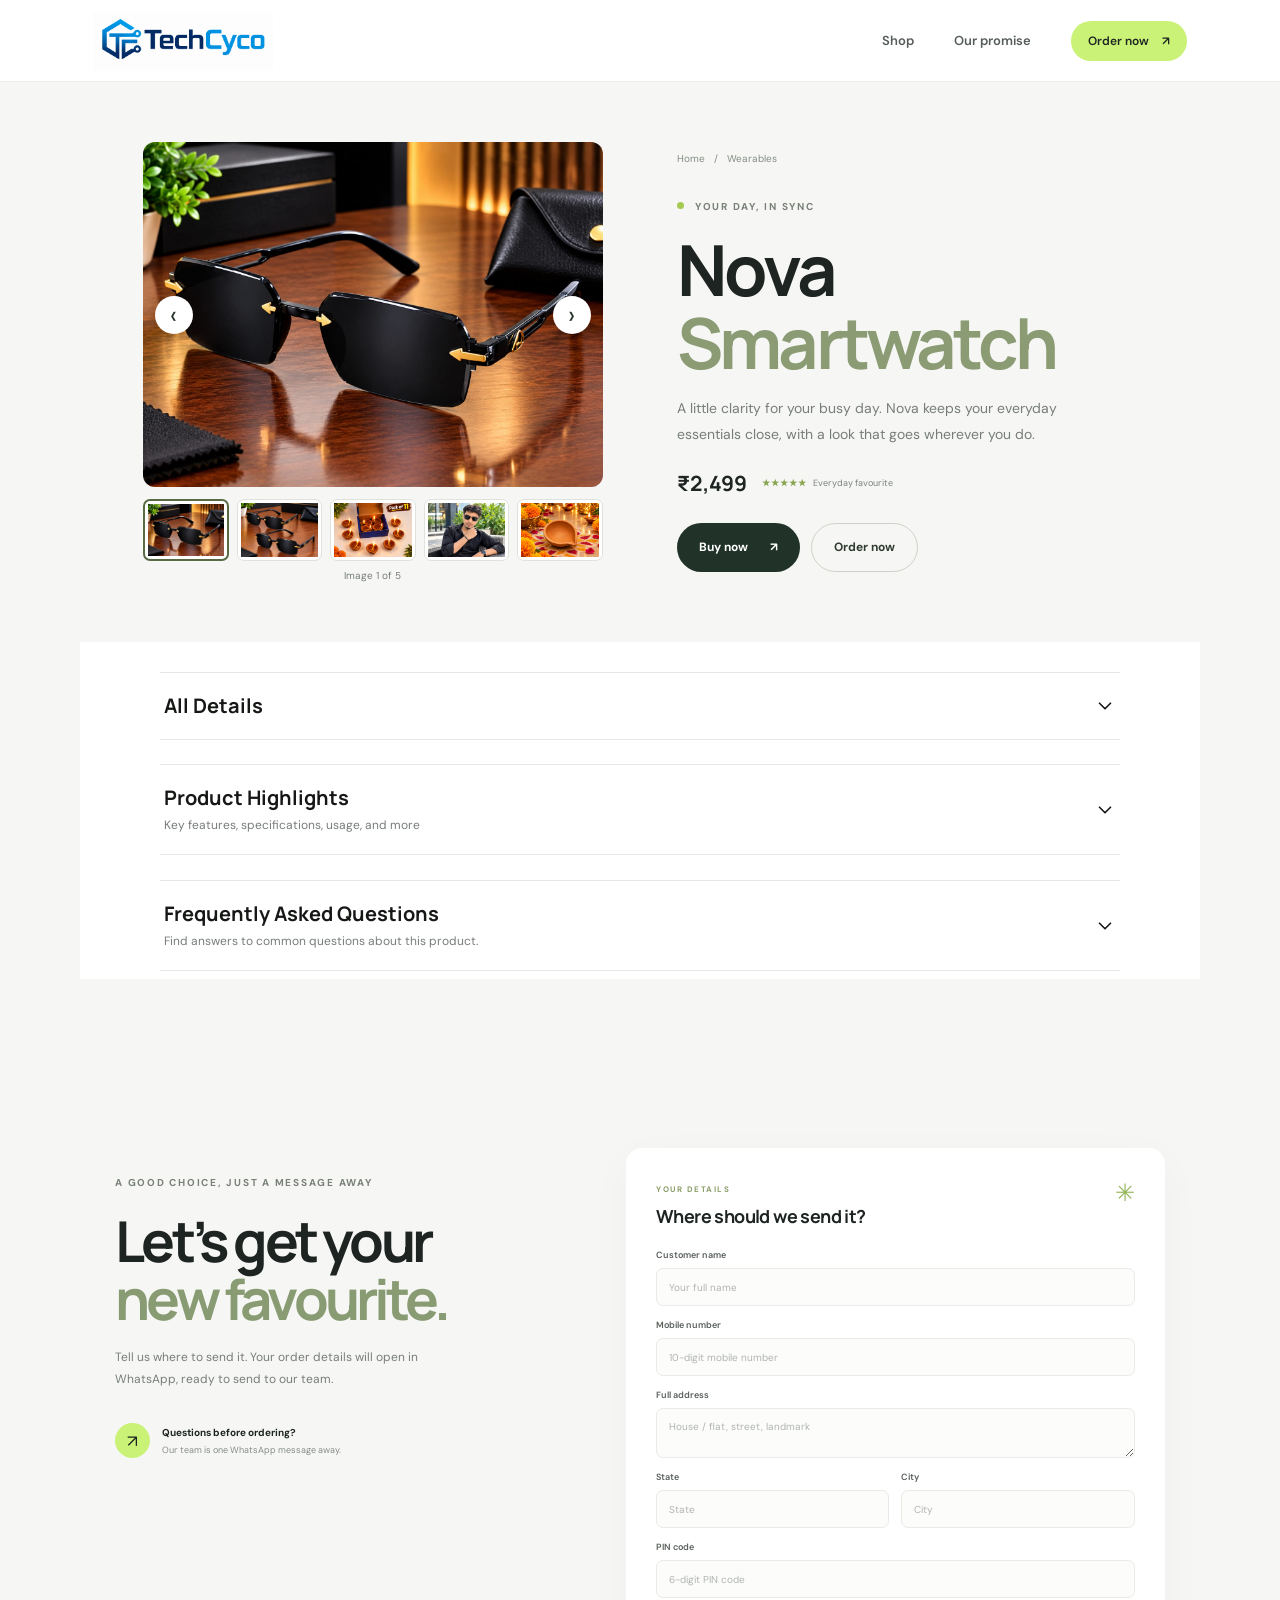
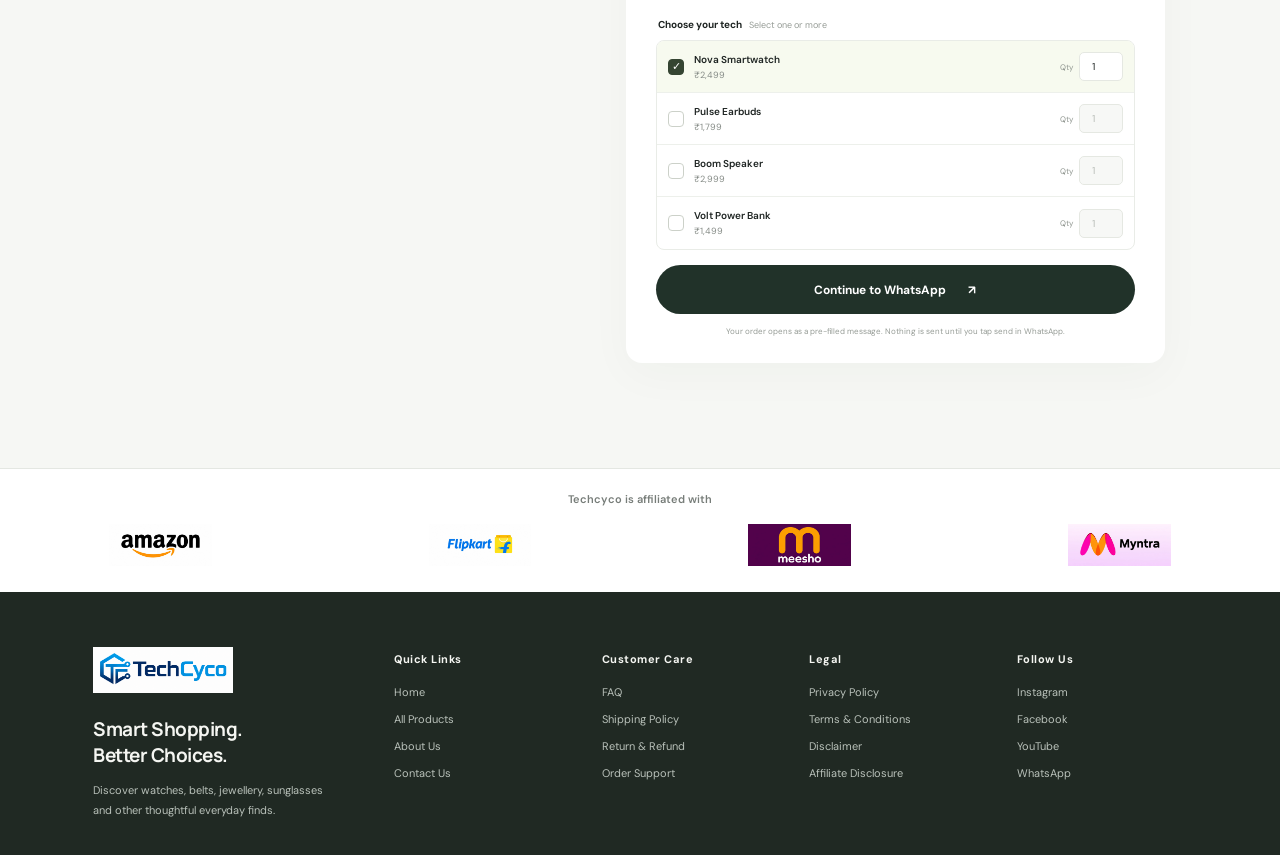
==== commit 6e67dc98: "update" ====
--- a/products/product1/index.html
+++ b/products/product1/index.html
@@ -1,90 +1,192 @@
 <!doctype html>
 <html lang="en">
+
 <head>
-  <meta charset="utf-8"><meta name="viewport" content="width=device-width, initial-scale=1"><meta name="theme-color" content="#f6f7f4">
+  <meta charset="utf-8">
+  <meta name="viewport" content="width=device-width, initial-scale=1">
+  <meta name="theme-color" content="#f6f7f4">
   <meta name="description" content="Meet the Nova Smartwatch — your day, in sync. Order from Techcyco on WhatsApp.">
   <title>Nova Smartwatch — Techcyco</title>
   <link rel="icon" type="image/jpeg" href="../../images/techcyco-favicon.jpeg">
-  <link rel="preconnect" href="https://fonts.googleapis.com"><link rel="preconnect" href="https://fonts.gstatic.com" crossorigin>
-  <link href="https://fonts.googleapis.com/css2?family=DM+Sans:wght@400;500;600;700&family=Manrope:wght@400;500;600;700;800&display=swap" rel="stylesheet">
-  <link rel="stylesheet" href="../../css/style.css"><link rel="stylesheet" href="style.css">
+  <link rel="preconnect" href="https://fonts.googleapis.com">
+  <link rel="preconnect" href="https://fonts.gstatic.com" crossorigin>
+  <link
+    href="https://fonts.googleapis.com/css2?family=DM+Sans:wght@400;500;600;700&family=Manrope:wght@400;500;600;700;800&display=swap"
+    rel="stylesheet">
+  <link rel="stylesheet" href="../../css/style.css">
+  <link rel="stylesheet" href="style.css">
 </head>
+
 <body class="product-page" data-product="product1">
-  <header class="site-header"><a class="brand" href="../../index.html" aria-label="Techcyco home"><img src="../../images/techcyco-logo.png" alt="TechCyco"></a><nav class="main-nav" aria-label="Main navigation"><a href="../../index.html#products">Shop</a><a href="../../index.html#about">Our promise</a><a class="nav-cta" href="#order">Order now <span aria-hidden="true">↗</span></a></nav></header>
+  <header class="site-header"><a class="brand" href="../../index.html" aria-label="Techcyco home"><img
+        src="../../images/techcyco-logo.png" alt="TechCyco"></a>
+    <nav class="main-nav" aria-label="Main navigation"><a href="../../index.html#products">Shop</a><a
+        href="../../index.html#about">Our promise</a><a class="nav-cta" href="#order">Order now <span
+          aria-hidden="true">↗</span></a></nav>
+  </header>
   <main>
     <section class="product-hero">
-      <div class="product-hero-copy"><p class="breadcrumb"><a href="../../index.html">Home</a> &nbsp; / &nbsp; Wearables</p><p class="eyebrow"><span class="eyebrow-dot"></span> YOUR DAY, IN SYNC</p><h1>Nova <span>Smartwatch</span></h1><p class="product-lede">A little clarity for your busy day. Nova keeps your everyday essentials close, with a look that goes wherever you do.</p><div class="product-meta"><strong class="product-price">₹2,499</strong><span class="product-review"><b>★★★★★</b> &nbsp; Everyday favourite</span></div><div class="product-actions"><button class="button button-dark" type="button" data-buy-product="product1">Buy now <span aria-hidden="true">↗</span></button><a class="button button-outline" href="#order">Order now</a></div></div>
-      <div class="product-gallery" data-product-gallery role="region" aria-label="Product images" aria-roledescription="carousel">
-        <div class="product-visual" data-gallery-stage tabindex="0" aria-label="Product image. Use the arrow buttons or swipe to browse.">
+      <div class="product-hero-copy">
+        <p class="breadcrumb"><a href="../../index.html">Home</a> &nbsp; / &nbsp; Wearables</p>
+        <p class="eyebrow"><span class="eyebrow-dot"></span> YOUR DAY, IN SYNC</p>
+        <h1>Nova <span>Smartwatch</span></h1>
+        <p class="product-lede">A little clarity for your busy day. Nova keeps your everyday essentials close, with a
+          look that goes wherever you do.</p>
+        <div class="product-meta"><strong class="product-price">₹2,499</strong><span class="product-review"><b>★★★★★</b>
+            &nbsp; Everyday favourite</span></div>
+        <div class="product-actions"><button class="button button-dark" type="button" data-buy-product="product1">Buy
+            now <span aria-hidden="true">↗</span></button><a class="button button-outline" href="#order">Order now</a>
+        </div>
+      </div>
+      <div class="product-gallery" data-product-gallery role="region" aria-label="Product images"
+        aria-roledescription="carousel">
+        <div class="product-visual" data-gallery-stage tabindex="0"
+          aria-label="Product image. Use the arrow buttons or swipe to browse.">
           <img data-gallery-main src="../../images/psun106_1.jpeg" alt="Product image 1 of 5">
-          <button class="gallery-arrow gallery-previous" type="button" data-gallery-previous aria-label="Previous image"><span aria-hidden="true">‹</span></button>
-          <button class="gallery-arrow gallery-next" type="button" data-gallery-next aria-label="Next image"><span aria-hidden="true">›</span></button>
+          <button class="gallery-arrow gallery-previous" type="button" data-gallery-previous
+            aria-label="Previous image"><span aria-hidden="true">‹</span></button>
+          <button class="gallery-arrow gallery-next" type="button" data-gallery-next aria-label="Next image"><span
+              aria-hidden="true">›</span></button>
         </div>
         <div class="product-gallery-thumbnails" role="group" aria-label="Choose a product image">
-          <button type="button" class="gallery-thumbnail is-active" data-gallery-index="0" data-image-src="../../images/psun106_1.jpeg" data-image-alt="Product image 1 of 5" aria-label="Show image 1 of 5" aria-pressed="true"><img src="../../images/psun106_1.jpeg" alt=""></button>
-          <button type="button" class="gallery-thumbnail" data-gallery-index="1" data-image-src="../../images/psun106_2.jpeg" data-image-alt="Product image 2 of 5" aria-label="Show image 2 of 5" aria-pressed="false"><img src="../../images/psun106_2.jpeg" alt=""></button>
-          <button type="button" class="gallery-thumbnail" data-gallery-index="2" data-image-src="../../images/product1-gallery-3.png" data-image-alt="Product image 3 of 5" aria-label="Show image 3 of 5" aria-pressed="false"><img src="../../images/product1-gallery-3.png" alt=""></button>
-          <button type="button" class="gallery-thumbnail" data-gallery-index="3" data-image-src="../../images/product1-gallery-4.png" data-image-alt="Product image 4 of 5" aria-label="Show image 4 of 5" aria-pressed="false"><img src="../../images/product1-gallery-4.png" alt=""></button>
-          <button type="button" class="gallery-thumbnail" data-gallery-index="4" data-image-src="../../images/product1-gallery-5.png" data-image-alt="Product image 5 of 5" aria-label="Show image 5 of 5" aria-pressed="false"><img src="../../images/product1-gallery-5.png" alt=""></button>
+          <button type="button" class="gallery-thumbnail is-active" data-gallery-index="0"
+            data-image-src="../../images/psun106_1.jpeg" data-image-alt="Product image 1 of 5"
+            aria-label="Show image 1 of 5" aria-pressed="true"><img src="../../images/psun106_1.jpeg" alt=""></button>
+          <button type="button" class="gallery-thumbnail" data-gallery-index="1"
+            data-image-src="../../images/psun106_2.jpeg" data-image-alt="Product image 2 of 5"
+            aria-label="Show image 2 of 5" aria-pressed="false"><img src="../../images/psun106_2.jpeg" alt=""></button>
+          <button type="button" class="gallery-thumbnail" data-gallery-index="2"
+            data-image-src="../../images/product1-gallery-3.png" data-image-alt="Product image 3 of 5"
+            aria-label="Show image 3 of 5" aria-pressed="false"><img src="../../images/product1-gallery-3.png"
+              alt=""></button>
+          <button type="button" class="gallery-thumbnail" data-gallery-index="3"
+            data-image-src="../../images/product1-gallery-4.png" data-image-alt="Product image 4 of 5"
+            aria-label="Show image 4 of 5" aria-pressed="false"><img src="../../images/product1-gallery-4.png"
+              alt=""></button>
+          <button type="button" class="gallery-thumbnail" data-gallery-index="4"
+            data-image-src="../../images/product1-gallery-5.png" data-image-alt="Product image 5 of 5"
+            aria-label="Show image 5 of 5" aria-pressed="false"><img src="../../images/product1-gallery-5.png"
+              alt=""></button>
         </div>
         <p class="gallery-status" data-gallery-status aria-live="polite">Image 1 of 5</p>
       </div>
     </section>
     <section class="all-details-section" data-all-details>
-      <button class="all-details-toggle" id="all-details-toggle" type="button" aria-expanded="false" aria-controls="all-details-content">
+      <button class="all-details-toggle" id="all-details-toggle" type="button" aria-expanded="false"
+        aria-controls="all-details-content">
         <span>All Details</span>
-        <svg class="all-details-chevron" viewBox="0 0 24 24" aria-hidden="true"><path d="m6 9 6 6 6-6"/></svg>
+        <svg class="all-details-chevron" viewBox="0 0 24 24" aria-hidden="true">
+          <path d="m6 9 6 6 6-6" />
+        </svg>
       </button>
       <div class="all-details-content" id="all-details-content" aria-hidden="true" inert>
         <div class="all-details-inner">
           <div class="details-tabs" role="tablist" aria-label="Product details">
-            <button class="details-tab is-active" id="details-tab-specifications" type="button" role="tab" aria-selected="true" aria-controls="details-panel-specifications" tabindex="0" data-details-tab="specifications">Specifications</button>
-            <button class="details-tab" id="details-tab-description" type="button" role="tab" aria-selected="false" aria-controls="details-panel-description" tabindex="-1" data-details-tab="description">Description</button>
-            <button class="details-tab" id="details-tab-manufacturer" type="button" role="tab" aria-selected="false" aria-controls="details-panel-manufacturer" tabindex="-1" data-details-tab="manufacturer">Manufacturer Info</button>
+            <button class="details-tab is-active" id="details-tab-specifications" type="button" role="tab"
+              aria-selected="true" aria-controls="details-panel-specifications" tabindex="0"
+              data-details-tab="specifications">Specifications</button>
+            <button class="details-tab" id="details-tab-description" type="button" role="tab" aria-selected="false"
+              aria-controls="details-panel-description" tabindex="-1"
+              data-details-tab="description">Description</button>
+            <button class="details-tab" id="details-tab-manufacturer" type="button" role="tab" aria-selected="false"
+              aria-controls="details-panel-manufacturer" tabindex="-1" data-details-tab="manufacturer">Manufacturer
+              Info</button>
           </div>
           <div class="details-panels">
-            <section class="details-panel is-active" id="details-panel-specifications" role="tabpanel" aria-labelledby="details-tab-specifications" data-details-panel="specifications"></section>
-            <section class="details-panel" id="details-panel-description" role="tabpanel" aria-labelledby="details-tab-description" data-details-panel="description" hidden></section>
-            <section class="details-panel" id="details-panel-manufacturer" role="tabpanel" aria-labelledby="details-tab-manufacturer" data-details-panel="manufacturer" hidden></section>
+            <section class="details-panel is-active" id="details-panel-specifications" role="tabpanel"
+              aria-labelledby="details-tab-specifications" data-details-panel="specifications"></section>
+            <section class="details-panel" id="details-panel-description" role="tabpanel"
+              aria-labelledby="details-tab-description" data-details-panel="description" hidden></section>
+            <section class="details-panel" id="details-panel-manufacturer" role="tabpanel"
+              aria-labelledby="details-tab-manufacturer" data-details-panel="manufacturer" hidden></section>
           </div>
         </div>
       </div>
     </section>
     <section class="product-highlights-accordion" data-product-highlights>
-      <button class="product-highlights-toggle" type="button" data-product-highlights-toggle aria-expanded="false" aria-controls="product-highlights-content">
-        <span class="product-highlights-heading"><strong>Product Highlights</strong><span>Key features, specifications, usage, and more</span></span>
-        <svg class="product-highlights-chevron" viewBox="0 0 24 24" aria-hidden="true"><path d="m6 9 6 6 6-6"/></svg>
+      <button class="product-highlights-toggle" type="button" data-product-highlights-toggle aria-expanded="false"
+        aria-controls="product-highlights-content">
+        <span class="product-highlights-heading"><strong>Product Highlights</strong><span>Key features, specifications,
+            usage, and more</span></span>
+        <svg class="product-highlights-chevron" viewBox="0 0 24 24" aria-hidden="true">
+          <path d="m6 9 6 6 6-6" />
+        </svg>
       </button>
-      <div class="product-highlights-content" id="product-highlights-content" data-product-highlights-content aria-hidden="true" inert>
+      <div class="product-highlights-content" id="product-highlights-content" data-product-highlights-content
+        aria-hidden="true" inert>
         <dl class="product-highlights-grid" data-product-highlights-list></dl>
       </div>
     </section>
     <section class="product-faq-section" data-product-faq>
-      <button class="product-faq-toggle" type="button" data-product-faq-toggle aria-expanded="false" aria-controls="product-faq-content">
-        <span class="product-faq-heading"><strong>Frequently Asked Questions</strong><span>Find answers to common questions about this product.</span></span>
-        <svg class="product-faq-section-chevron" viewBox="0 0 24 24" aria-hidden="true"><path d="m6 9 6 6 6-6"/></svg>
+      <button class="product-faq-toggle" type="button" data-product-faq-toggle aria-expanded="false"
+        aria-controls="product-faq-content">
+        <span class="product-faq-heading"><strong>Frequently Asked Questions</strong><span>Find answers to common
+            questions about this product.</span></span>
+        <svg class="product-faq-section-chevron" viewBox="0 0 24 24" aria-hidden="true">
+          <path d="m6 9 6 6 6-6" />
+        </svg>
       </button>
       <div class="product-faq-content" id="product-faq-content" data-product-faq-content aria-hidden="true" inert>
         <div class="product-faq-list" data-product-faq-list></div>
       </div>
     </section>
-    <section class="order-section section-wrap" id="order"><div class="order-intro"><p class="eyebrow">A GOOD CHOICE, JUST A MESSAGE AWAY</p><h2>Let’s get your<br><span>new favourite.</span></h2><p>Tell us where to send it. Your order details will open in WhatsApp, ready to send to our team.</p><div class="order-help"><span class="help-icon">↗</span><span><strong>Questions before ordering?</strong><small>Our team is one WhatsApp message away.</small></span></div></div>
-      <form class="order-form" data-order-form><div class="form-heading"><div><span class="form-step">YOUR DETAILS</span><h3>Where should we send it?</h3></div><span class="form-spark">✳</span></div>
+    <section class="order-section section-wrap" id="order">
+      <div class="order-intro">
+        <p class="eyebrow">A GOOD CHOICE, JUST A MESSAGE AWAY</p>
+        <h2>Let’s get your<br><span>new favourite.</span></h2>
+        <p>Tell us where to send it. Your order details will open in WhatsApp, ready to send to our team.</p>
+        <div class="order-help"><span class="help-icon">↗</span><span><strong>Questions before
+              ordering?</strong><small>Our team is one WhatsApp message away.</small></span></div>
+      </div>
+      <form class="order-form" data-order-form>
+        <div class="form-heading">
+          <div><span class="form-step">YOUR DETAILS</span>
+            <h3>Where should we send it?</h3>
+          </div><span class="form-spark">✳</span>
+        </div>
         <div class="form-grid">
-          <label class="field field-full"><span>Customer name</span><input name="customerName" type="text" autocomplete="name" placeholder="Your full name" required></label>
-          <label class="field field-full"><span>Mobile number</span><input name="mobile" type="tel" inputmode="tel" autocomplete="tel" pattern="[+]?[0-9\s()-]{10,15}" placeholder="10-digit mobile number" required></label>
-          <label class="field field-full"><span>Full address</span><textarea name="address" rows="2" autocomplete="street-address" placeholder="House / flat, street, landmark" required></textarea></label>
-          <label class="field"><span>State</span><input name="state" type="text" autocomplete="address-level1" placeholder="State" required></label>
-          <label class="field"><span>City</span><input name="city" type="text" autocomplete="address-level2" placeholder="City" required></label>
-          <label class="field field-full"><span>PIN code</span><input name="pin" type="text" inputmode="numeric" autocomplete="postal-code" pattern="[0-9]{6}" maxlength="6" placeholder="6-digit PIN code" required></label>
-        </div>
-        <fieldset class="product-picker"><legend>Choose your tech <small>Select one or more</small></legend><div class="form-product-list">
-          <label class="form-product"><input type="checkbox" name="product" value="product1"><span class="check-box" aria-hidden="true"></span><span class="form-product-name">Nova Smartwatch<small>₹2,499</small></span><span class="qty-control"><span>Qty</span><input type="number" name="qty-product1" min="1" max="99" value="1" aria-label="Quantity of Nova Smartwatch" disabled></span></label>
-          <label class="form-product"><input type="checkbox" name="product" value="product2"><span class="check-box" aria-hidden="true"></span><span class="form-product-name">Pulse Earbuds<small>₹1,799</small></span><span class="qty-control"><span>Qty</span><input type="number" name="qty-product2" min="1" max="99" value="1" aria-label="Quantity of Pulse Earbuds" disabled></span></label>
-          <label class="form-product"><input type="checkbox" name="product" value="product3"><span class="check-box" aria-hidden="true"></span><span class="form-product-name">Boom Speaker<small>₹2,999</small></span><span class="qty-control"><span>Qty</span><input type="number" name="qty-product3" min="1" max="99" value="1" aria-label="Quantity of Boom Speaker" disabled></span></label>
-          <label class="form-product"><input type="checkbox" name="product" value="product4"><span class="check-box" aria-hidden="true"></span><span class="form-product-name">Volt Power Bank<small>₹1,499</small></span><span class="qty-control"><span>Qty</span><input type="number" name="qty-product4" min="1" max="99" value="1" aria-label="Quantity of Volt Power Bank" disabled></span></label>
-        </div><p class="form-error" data-form-error role="alert" hidden></p></fieldset>
-        <button class="button button-dark submit-order" type="submit">Continue to WhatsApp <span aria-hidden="true">↗</span></button><p class="form-note">Your order opens as a pre-filled message. Nothing is sent until you tap send in WhatsApp.</p>
+          <label class="field field-full"><span>Customer name</span><input name="customerName" type="text"
+              autocomplete="name" placeholder="Your full name" required></label>
+          <label class="field field-full"><span>Mobile number</span><input name="mobile" type="tel" inputmode="tel"
+              autocomplete="tel" pattern="[+]?[0-9\s()-]{10,15}" placeholder="10-digit mobile number" required></label>
+          <label class="field field-full"><span>Full address</span><textarea name="address" rows="2"
+              autocomplete="street-address" placeholder="House / flat, street, landmark" required></textarea></label>
+          <label class="field"><span>State</span><input name="state" type="text" autocomplete="address-level1"
+              placeholder="State" required></label>
+          <label class="field"><span>City</span><input name="city" type="text" autocomplete="address-level2"
+              placeholder="City" required></label>
+          <label class="field field-full"><span>PIN code</span><input name="pin" type="text" inputmode="numeric"
+              autocomplete="postal-code" pattern="[0-9]{6}" maxlength="6" placeholder="6-digit PIN code"
+              required></label>
+        </div>
+        <fieldset class="product-picker">
+          <legend>Choose your tech <small>Select one or more</small></legend>
+          <div class="form-product-list">
+            <label class="form-product"><input type="checkbox" name="product" value="product1"><span class="check-box"
+                aria-hidden="true"></span><span class="form-product-name">Nova
+                Smartwatch<small>₹2,499</small></span><span class="qty-control"><span>Qty</span><input type="number"
+                  name="qty-product1" min="1" max="99" value="1" aria-label="Quantity of Nova Smartwatch"
+                  disabled></span></label>
+            <label class="form-product"><input type="checkbox" name="product" value="product2"><span class="check-box"
+                aria-hidden="true"></span><span class="form-product-name">Pulse Earbuds<small>₹1,799</small></span><span
+                class="qty-control"><span>Qty</span><input type="number" name="qty-product2" min="1" max="99" value="1"
+                  aria-label="Quantity of Pulse Earbuds" disabled></span></label>
+            <label class="form-product"><input type="checkbox" name="product" value="product3"><span class="check-box"
+                aria-hidden="true"></span><span class="form-product-name">Boom Speaker<small>₹2,999</small></span><span
+                class="qty-control"><span>Qty</span><input type="number" name="qty-product3" min="1" max="99" value="1"
+                  aria-label="Quantity of Boom Speaker" disabled></span></label>
+            <label class="form-product"><input type="checkbox" name="product" value="product4"><span class="check-box"
+                aria-hidden="true"></span><span class="form-product-name">Volt Power
+                Bank<small>₹1,499</small></span><span class="qty-control"><span>Qty</span><input type="number"
+                  name="qty-product4" min="1" max="99" value="1" aria-label="Quantity of Volt Power Bank"
+                  disabled></span></label>
+          </div>
+          <p class="form-error" data-form-error role="alert" hidden></p>
+        </fieldset>
+        <button class="button button-dark submit-order" type="submit">Continue to WhatsApp <span
+            aria-hidden="true">↗</span></button>
+        <p class="form-note">Your order opens as a pre-filled message. Nothing is sent until you tap send in WhatsApp.
+        </p>
       </form>
     </section>
   </main>
@@ -109,13 +211,39 @@
   </section>
   <footer class="site-footer">
     <div class="footer-main">
-      <section class="footer-about" id="about"><a class="brand" href="../../index.html" aria-label="Techcyco home"><img src="../../images/techcyco-logo.png" alt="TechCyco"></a><h2>Smart Shopping.<br>Better Choices.</h2><p>Discover watches, belts, jewellery, sunglasses and other thoughtful everyday finds.</p></section>
-      <nav class="footer-column" aria-label="Quick Links"><h2>Quick Links</h2><a href="../../index.html">Home</a><a href="../../index.html#products">All Products</a><a href="../../pages/about-us/index.html">About Us</a><a href="../../pages/contact-us/index.html">Contact Us</a></nav>
-      <nav class="footer-column" aria-label="Customer Care"><h2>Customer Care</h2><a href="../../pages/faq/index.html">FAQ</a><a href="../../pages/shipping-policy/index.html">Shipping Policy</a><a href="../../pages/return-refund/index.html">Return &amp; Refund</a><a href="../../pages/order-support/index.html">Order Support</a></nav>
-      <nav class="footer-column" aria-label="Legal"><h2>Legal</h2><a href="../../pages/privacy-policy/index.html">Privacy Policy</a><a href="../../pages/terms-and-conditions/index.html">Terms &amp; Conditions</a><a href="../../pages/disclaimer/index.html">Disclaimer</a><a href="../../pages/affiliate-disclosure/index.html">Affiliate Disclosure</a></nav>
-      <nav class="footer-column" aria-label="Follow Us"><h2>Follow Us</h2><a href="https://www.instagram.com/" target="_blank" rel="noopener noreferrer">Instagram</a><a href="https://www.facebook.com/" target="_blank" rel="noopener noreferrer">Facebook</a><a href="https://www.youtube.com/" target="_blank" rel="noopener noreferrer">YouTube</a><a href="https://wa.me/918271734883" target="_blank" rel="noopener noreferrer">WhatsApp</a></nav>
+      <section class="footer-about" id="about"><a class="brand" href="../../index.html" aria-label="Techcyco home"><img
+            src="../../images/techcyco-logo.png" alt="TechCyco"></a>
+        <h2>Smart Shopping.<br>Better Choices.</h2>
+        <p>Discover watches, belts, jewellery, sunglasses and other thoughtful everyday finds.</p>
+      </section>
+      <nav class="footer-column" aria-label="Quick Links">
+        <h2>Quick Links</h2><a href="../../index.html">Home</a><a href="../../index.html#products">All Products</a><a
+          href="../../pages/about-us/index.html">About Us</a><a href="../../pages/contact-us/index.html">Contact Us</a>
+      </nav>
+      <nav class="footer-column" aria-label="Customer Care">
+        <h2>Customer Care</h2><a href="../../pages/faq/index.html">FAQ</a><a
+          href="../../pages/shipping-policy/index.html">Shipping Policy</a><a
+          href="../../pages/return-refund/index.html">Return &amp; Refund</a><a
+          href="../../pages/order-support/index.html">Order Support</a>
+      </nav>
+      <nav class="footer-column" aria-label="Legal">
+        <h2>Legal</h2><a href="../../pages/privacy-policy/index.html">Privacy Policy</a><a
+          href="../../pages/terms-and-conditions/index.html">Terms &amp; Conditions</a><a
+          href="../../pages/disclaimer/index.html">Disclaimer</a><a
+          href="../../pages/affiliate-disclosure/index.html">Affiliate Disclosure</a>
+      </nav>
+      <nav class="footer-column" aria-label="Follow Us">
+        <h2>Follow Us</h2><a href="https://www.instagram.com/" target="_blank" rel="noopener noreferrer">Instagram</a><a
+          href="https://www.facebook.com/" target="_blank" rel="noopener noreferrer">Facebook</a><a
+          href="https://www.youtube.com/" target="_blank" rel="noopener noreferrer">YouTube</a><a
+          href="https://wa.me/918271734883" target="_blank" rel="noopener noreferrer">WhatsApp</a>
+      </nav>
     </div>
   </footer>
-  <script src="script.js"></script><script src="../../js/product-gallery.js"></script><script src="../../js/script.js"></script><script src="../../js/product-details.js"></script>
+  <script src="script.js"></script>
+  <script src="../../js/product-gallery.js"></script>
+  <script src="../../js/script.js"></script>
+  <script src="../../js/product-details.js"></script>
 </body>
-</html>
+
+</html>
--- a/css/style.css
+++ b/css/style.css
@@ -136,8 +136,8 @@
 .footer-column>a{color:#b9c1ba;transition:color .2s}
 .footer-column>a:hover{color:var(--green)}
 .product-page{--accent:#e6e2ef}
-.product-hero{min-height:550px;padding:60px 11%;display:grid;grid-template-columns:1fr .9fr;gap:7%;align-items:center}
-.product-hero-copy{max-width:500px}
+.product-hero{min-height:550px;padding:60px 11%;display:grid;grid-template-columns:minmax(0,1fr) minmax(0,1fr);gap:7%;align-items:center}
+.product-hero-copy{grid-column:2;grid-row:1;width:100%;max-width:460px;margin:0 auto}
 .breadcrumb{font-size:10px;color:#868d86;margin-bottom:35px}
 .breadcrumb a:hover{color:#354532}
 .product-hero-copy h1{font-size:clamp(48px,5.5vw,72px);margin:0 0 18px}
@@ -155,7 +155,7 @@
 .product-page .product-visual{width:100%;max-width:460px;height:auto;aspect-ratio:4/3;margin:0 auto;border-radius:12px;touch-action:pan-y}
 .product-page .product-visual:before,.product-page .product-visual:after{display:none}
 .product-page .product-visual img{object-fit:contain;mix-blend-mode:normal}
-.product-page .product-gallery{width:100%;max-width:460px;margin:0 auto}
+.product-page .product-gallery{grid-column:1;grid-row:1;width:100%;max-width:460px;margin:0 auto}
 .product-page .product-visual [data-gallery-main]{width:100%;height:100%;transition:transform .35s ease}
 .product-gallery-thumbnails{display:grid;grid-template-columns:repeat(5,minmax(0,1fr));gap:8px;margin-top:12px}
 .gallery-arrow{position:absolute;z-index:2;top:50%;width:38px;height:38px;display:grid;place-items:center;transform:translateY(-50%);border:0;border-radius:50%;background:#fff;color:#26332a;font-size:26px;line-height:1;cursor:pointer;box-shadow:0 2px 12px #0002}
@@ -242,6 +242,7 @@
 @media(max-width:700px){.product-highlights-accordion{margin-top:-28px;padding:0 7% 48px}.product-highlights-toggle{padding:17px 4px}.product-highlights-heading strong{font-size:18px}.product-highlights-heading>span{font-size:11px}.product-highlights-grid{grid-template-columns:1fr}.product-highlight-item{grid-template-columns:minmax(95px,.7fr) minmax(0,1.3fr);gap:12px;padding:13px 10px}.product-highlight-item:nth-child(odd){border-right:0}.product-faq-section{margin-top:-28px;margin-bottom:48px;padding:0 7%}.product-faq-toggle{padding:17px 4px}.product-faq-heading strong{font-size:18px}.product-faq-heading>span{font-size:11px}.product-faq-question{padding:15px 6px;font-size:13px}.product-faq-answer-inner{padding-right:30px}}
 @media(max-width:980px){.hero{padding-left:8%;padding-right:8%;gap:2%}.hero-art img{height:300px}.section-wrap{padding-left:6%;padding-right:6%}.card-image{height:210px}.order-section{gap:7%}.product-hero{padding-left:8%;padding-right:8%}.footer-main{grid-template-columns:1.5fr repeat(2,minmax(130px,1fr));gap:30px}.footer-about{grid-row:span 2}}
 @media(max-width:700px){html{scroll-padding-top:72px}.site-header{height:68px;padding:0 5%}.site-header .brand img{width:160px}.brand{font-size:21px}.main-nav{gap:18px;font-size:11px}.main-nav>a:first-child,.main-nav>a:nth-child(2){display:none}.nav-cta{padding:11px 14px}.hero{padding:50px 7% 42px;grid-template-columns:1fr;gap:5px;min-height:auto}.hero-copy{max-width:600px}.hero h1{font-size:clamp(51px,12vw,70px)}.hero-description{max-width:440px;font-size:13px}.hero-proof{margin-top:24px}.hero-art{margin-top:5px}.hero-art img{height:auto;max-height:370px}.hero-index{right:2%;top:52%;font-size:8px}.trust-strip{padding:18px 6%;gap:12px;justify-content:space-between;flex-wrap:wrap;font-size:9px}.trust-strip span{gap:6px}.trust-strip span:last-child{display:none}.products-section{padding-top:73px;padding-bottom:72px}.section-heading{align-items:flex-start;gap:12px;flex-direction:column;margin-bottom:25px}.section-heading h2,.order-intro h2{font-size:43px}.section-heading>p{margin:0;max-width:310px}.product-grid{grid-template-columns:repeat(2,minmax(0,1fr));gap:11px}.product-card{padding:7px 7px 11px}.card-image{height:clamp(145px,43vw,235px)}.card-content{padding:12px 3px 10px}.card-content h3{font-size:11px}.card-content p{font-size:9px}.price{font-size:10px}.card-bottom{margin:0 3px;padding-top:9px}.card-rating{font-size:8px}.card-rating small{display:block;margin:4px 0 0;font-size:8px}.card-link{width:27px;height:27px}.promise-section{padding:66px 20px}.promise-section h2{font-size:50px}.promise-copy{font-size:11px}.promise-points{gap:13px;flex-wrap:wrap;font-size:9px}.order-section{padding-top:74px;padding-bottom:72px;grid-template-columns:1fr;gap:30px}.order-intro{padding-top:0}.order-intro>p:not(.eyebrow){max-width:420px}.order-help{margin-top:22px}.order-form{padding:22px 18px 20px}.form-grid{gap:12px 9px}.site-footer{padding:40px 6% 28px}.footer-main{grid-template-columns:repeat(2,minmax(0,1fr));gap:28px 20px}.footer-about{grid-column:1/-1;grid-row:auto}.footer-about>p{max-width:340px}.footer-column h2{margin-bottom:7px}.footer-column>a{font-size:10px}.product-hero{padding:36px 7% 45px;grid-template-columns:1fr;gap:20px}.breadcrumb{margin-bottom:23px}.product-hero-copy h1{font-size:54px}.product-visual{height:min(88vw,370px);max-width:460px;width:100%;margin:0 auto}.product-highlights{padding:23px 5%;gap:12px}.highlight{font-size:10px}.highlight span{font-size:8px}.product-details{padding:51px 7%}}
+@media(max-width:700px){.product-page .product-gallery{grid-column:1;grid-row:1}.product-page .product-hero-copy{grid-column:1;grid-row:2}}
 @media(max-width:390px){.site-header .brand img{width:145px}.main-nav{gap:10px}.nav-cta{font-size:10px}.hero-actions{gap:12px}.hero-note{font-size:9px}.form-product{gap:7px;padding:8px}.form-product-name{font-size:9px}.qty-control{gap:4px}.qty-control input{width:38px}.product-actions{gap:8px}.product-actions .button{padding:0 16px;gap:12px}}
 @media(prefers-reduced-motion:reduce){*,*::before,*::after{scroll-behavior:auto!important;transition:none!important}.affiliate-track,.details-panel.is-active{animation:none}}
 @media(max-width:700px){.gallery-thumbnail{height:54px}.gallery-arrow{width:34px;height:34px}}
